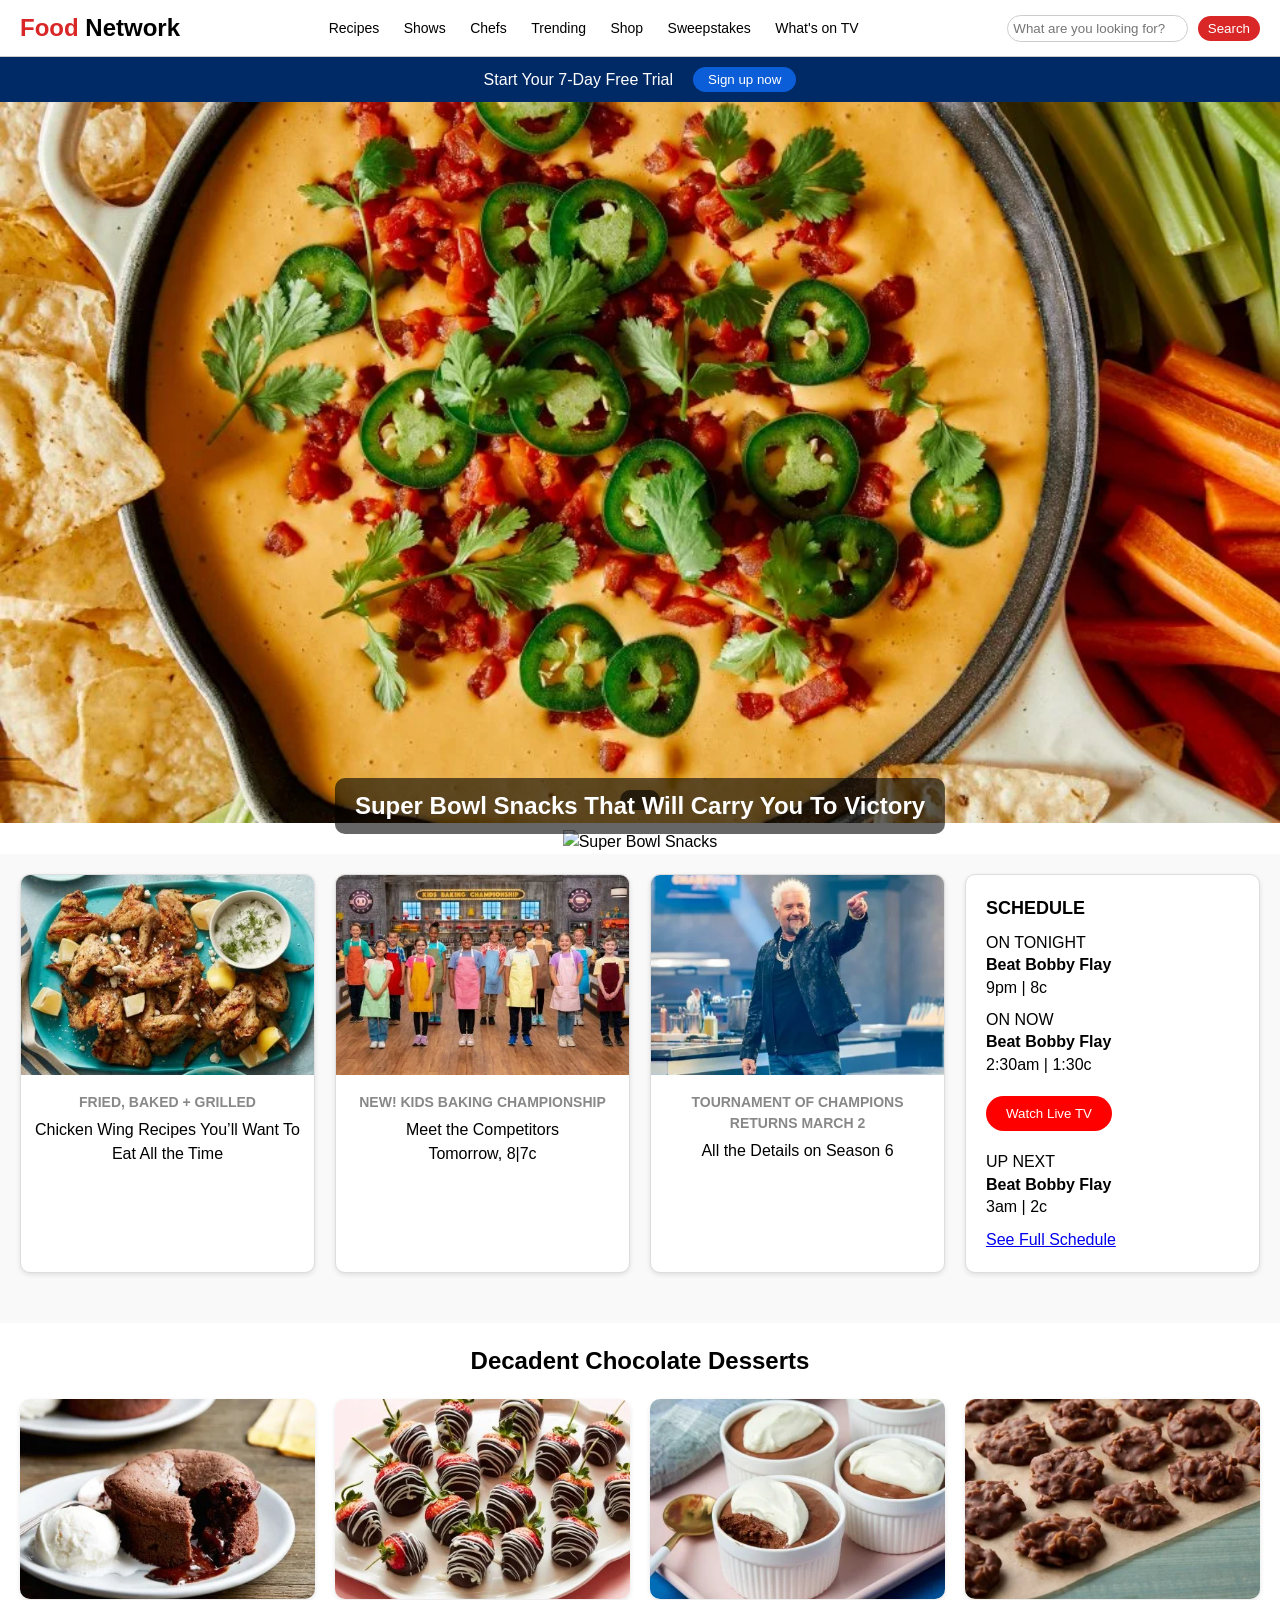
==== index.html @ 9c994881 "index" ====
<!DOCTYPE html>
<html lang="en">
<head>
    <meta charset="UTF-8">
    <meta name="viewport" content="width=device-width, initial-scale=1.0">
    <title>Super Bowl Snacks</title>
    <link rel="stylesheet" href="index.css">
</head>
<body>
    <header class="navbar">
        <div class="logo">Food <span>Network</span></div>
        <nav class="nav-links">
            <a href="#">Recipes</a>
            <a href="#">Shows</a>
            <a href="#">Chefs</a>
            <a href="#">Trending</a>
            <a href="#">Shop</a>
            <a href="#">Sweepstakes</a>
            <a href="#">What's on TV</a>
        </nav>
        <div class="search">
            <input type="text" id="searchInput" placeholder="What are you looking for?">
            <button id="searchButton">Search</button>
        </div>
    </header>

    <section class="banner">
        <div class="banner-content">
            <p>Start Your 7-Day Free Trial</p>
            <button id="bannerButton" class="banner-button">Sign up now</button>
        </div>
    </section>

    <main class="main-content">
        <img src="./images/img1.webp" alt="Super Bowl Snacks" class="featured-image">
        <div class="title-container">
            
        </div>
    </main>


    <main class="main-content">
        <img src="" alt="Super Bowl Snacks" class="featured-image">
        <div class="title-container">
            <h1>Super Bowl Snacks That Will Carry You To Victory</h1>
        </div>
    </main>
    
    <section class="content-section">
        <div class="content-grid">
            <!-- First Card -->
            <div class="card">
                <img src="./images/img2.webp" alt="Chicken Wings" class="card-image">
                <div class="card-text">
                    <h3>FRIED, BAKED + GRILLED</h3>
                    <p>Chicken Wing Recipes You’ll Want To Eat All the Time</p>
                </div>
            </div>
            <!-- Second Card -->
            <div class="card">
                <img src="./images/img3.webp" alt="Kids Baking Championship" class="card-image">
                <div class="card-text">
                    <h3>NEW! KIDS BAKING CHAMPIONSHIP</h3>
                    <p>Meet the Competitors<br>Tomorrow, 8|7c</p>
                </div>
            </div>
            <!-- Third Card -->
            <div class="card">
                <img src="./images/img4.webp" alt="Tournament of Champions" class="card-image">
                <div class="card-text">
                    <h3>TOURNAMENT OF CHAMPIONS RETURNS MARCH 2</h3>
                    <p>All the Details on Season 6</p>
                </div>
            </div>
            <!-- Schedule Section -->
            <div class="schedule-card">
                <h3>SCHEDULE</h3>
                <p>ON TONIGHT<br><strong>Beat Bobby Flay</strong><br>9pm | 8c</p>
                <p>ON NOW<br><strong>Beat Bobby Flay</strong><br>2:30am | 1:30c</p>
                <button class="live-button">Watch Live TV</button>
                <p>UP NEXT<br><strong>Beat Bobby Flay</strong><br>3am | 2c</p>
                <a href="#">See Full Schedule</a>
            </div>
        </div>
    </section>
    
    <section class="desserts-section">
        <h2>Decadent Chocolate Desserts</h2>
        <div class="dessert-gallery">
            <img src="./images/img5.webp" alt="Lava Cake">
            <img src="./images/img6.webp" alt="Chocolate Strawberries">
            <img src="./images/img7.webp" alt="Chocolate Mousse">
            <img src="./images/img8.webp" alt="chocolate-cook"
    


    <script src="index.js"></script>
</body>
</html>
---- index.css ----
/* General reset */
* {
    margin: 0;
    padding: 0;
    box-sizing: border-box;
}

body {
    font-family: Arial, sans-serif;
    line-height: 1.5;
}

.navbar {
    display: flex;
    justify-content: space-between;
    align-items: center;
    padding: 10px 20px;
    background-color: white;
    border-bottom: 1px solid #ccc;
}

.navbar .logo {
    font-size: 24px;
    font-weight: bold;
    color: #d92727;
}

.navbar .logo span {
    color: black;
}

.nav-links a {
    margin: 0 10px;
    text-decoration: none;
    color: black;
    font-size: 14px;
}

.search input {
    padding: 5px;
    border: 1px solid #ccc;
    border-radius: 20px;
    outline: none;
}

.search button {
    padding: 5px 10px;
    margin-left: 5px;
    background-color: #d92727;
    color: white;
    border: none;
    border-radius: 20px;
    cursor: pointer;
}

.banner {
    background-color: #002a66;
    color: white;
    text-align: center;
    padding: 10px 0;
}

.banner-content {
    display: flex;
    justify-content: center;
    align-items: center;
    gap: 20px;
}

.banner-button {
    background-color: #0b5ed7;
    color: white;
    border: none;
    padding: 5px 15px;
    border-radius: 20px;
    cursor: pointer;
}

.main-content {
    position: relative;
    text-align: center;
}

.featured-image {
    width: 100%;
    height: auto;
}

.title-container {
    position: absolute;
    bottom: 20px;
    left: 50%;
    transform: translateX(-50%);
    background-color: rgba(0, 0, 0, 0.6);
    color: white;
    padding: 10px 20px;
    border-radius: 10px;
}

.title-container h1 {
    font-size: 24px;
}



/* second part */
/* Content Section */
.content-section {
    padding: 20px;
    background-color: #f9f9f9;
}

.content-grid {
    display: grid;
    grid-template-columns: repeat(4, 1fr);
    gap: 20px;
    margin-bottom: 30px;
}

.card {
    background-color: white;
    border: 1px solid #ddd;
    border-radius: 10px;
    overflow: hidden;
    text-align: center;
    box-shadow: 0 2px 5px rgba(0, 0, 0, 0.1);
}

.card-image {
    width: 100%;
    height: 200px;
    object-fit: cover;
}

.card-text {
    padding: 10px;
}

.card-text h3 {
    font-size: 14px;
    color: #888;
    margin-bottom: 5px;
}

.card-text p {
    font-size: 16px;
    color: black;
}

.schedule-card {
    background-color: white;
    border: 1px solid #ddd;
    border-radius: 10px;
    padding: 20px;
    text-align: left;
    box-shadow: 0 2px 5px rgba(0, 0, 0, 0.1);
}

.schedule-card h3 {
    font-size: 18px;
    margin-bottom: 10px;
}

.schedule-card p {
    margin: 10px 0;
    line-height: 1.4;
}

.live-button {
    background-color: red;
    color: white;
    border: none;
    padding: 10px 20px;
    border-radius: 20px;
    cursor: pointer;
    margin: 10px 0;
}

/* Dessert Section */
.desserts-section {
    padding: 20px;
    text-align: center;
}

.desserts-section h2 {
    font-size: 24px;
    margin-bottom: 20px;
}

.dessert-gallery {
    display: grid;
    grid-template-columns: repeat(4, 1fr);
    gap: 20px;
}

.dessert-gallery img {
    width: 100%;
    height: 200px;
    object-fit: cover;
    border-radius: 10px;
    box-shadow: 0 2px 5px rgba(0, 0, 0, 0.1);
}
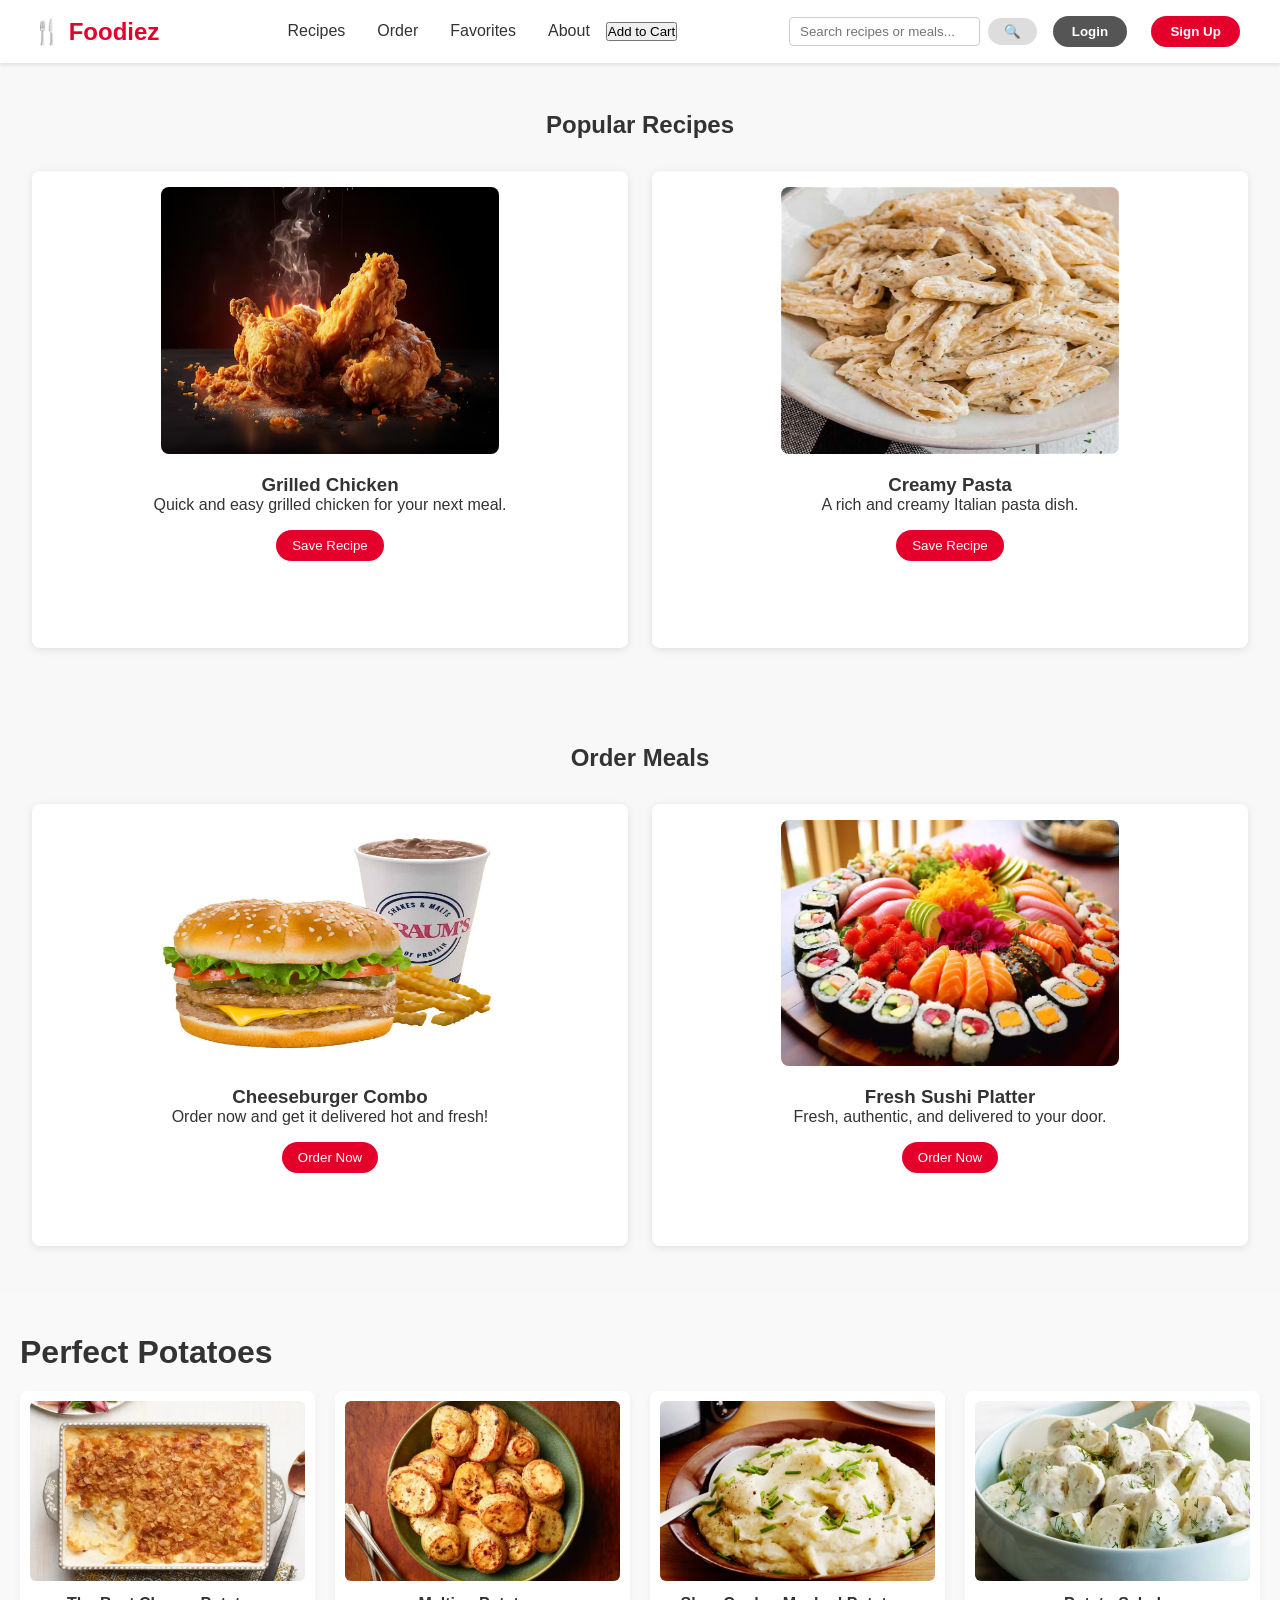
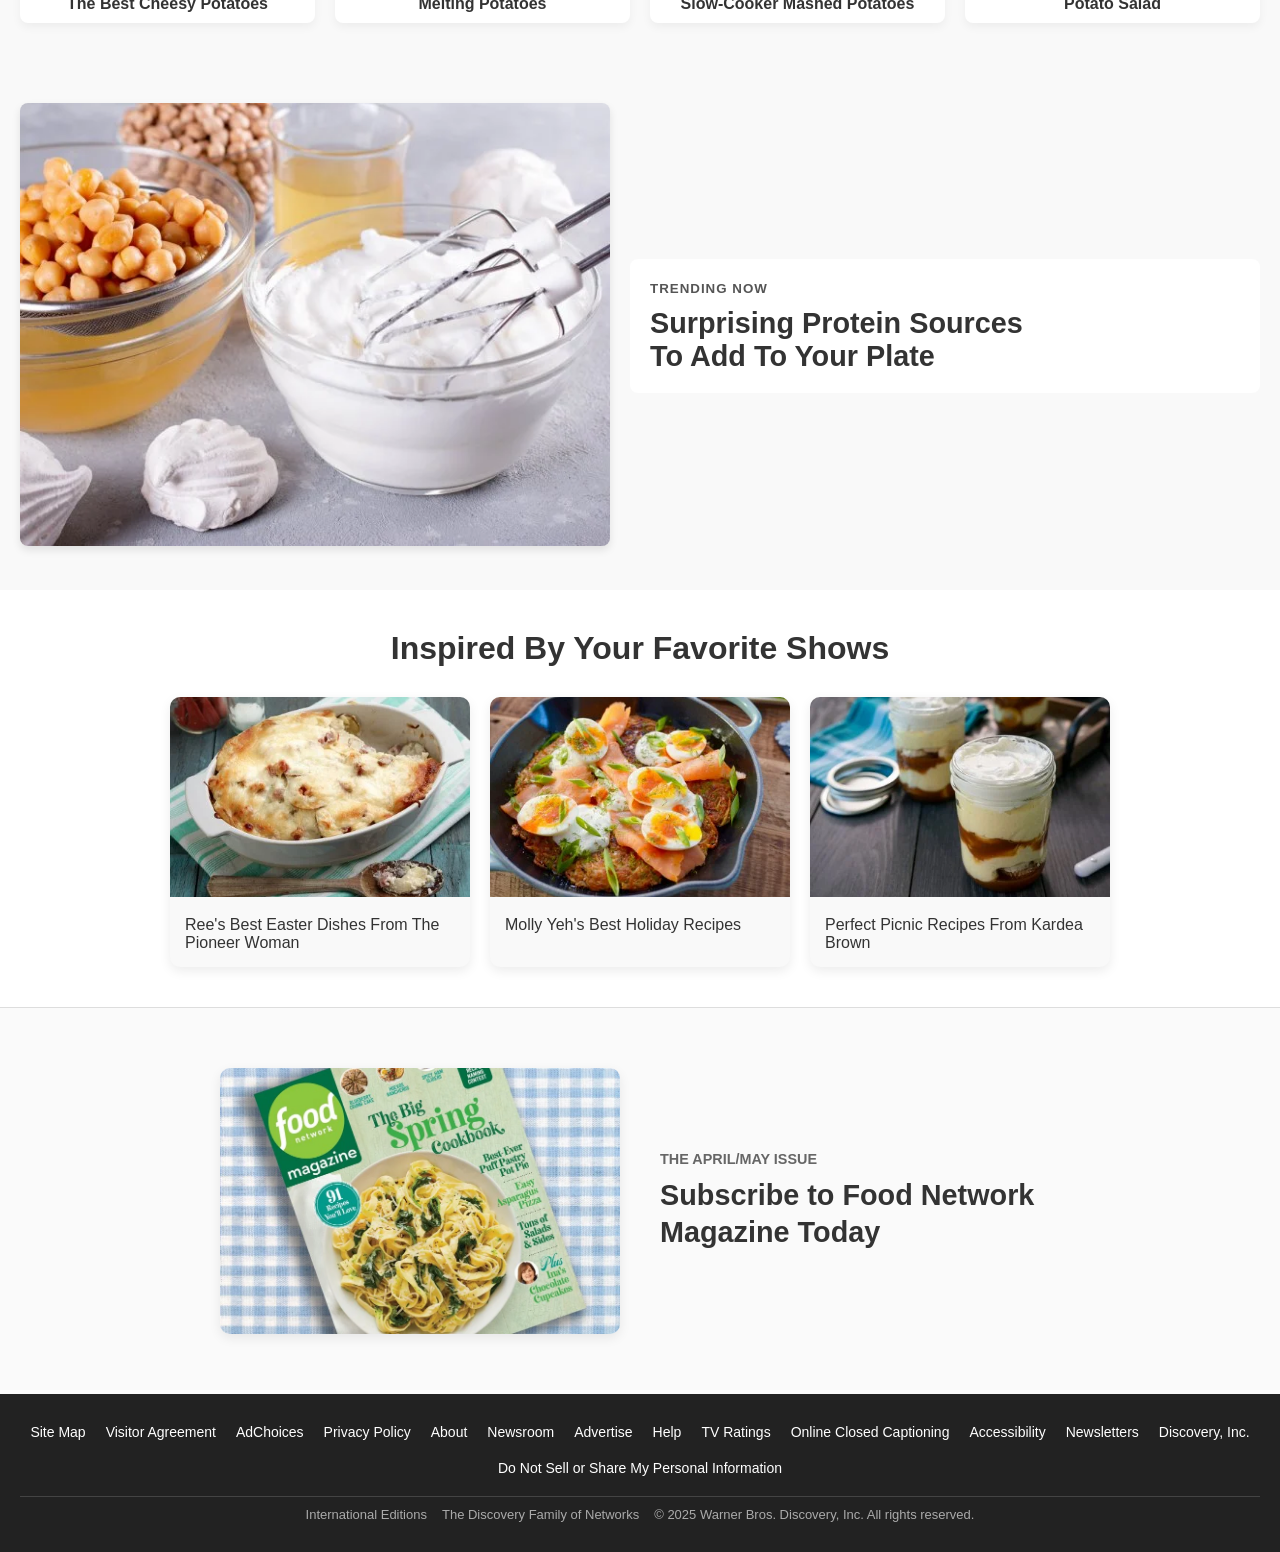
==== commit c2fe6e3c: "updated" ====
--- a/index.html
+++ b/index.html
@@ -1,99 +1,202 @@
 <!DOCTYPE html>
 <html lang="en">
+
 <head>
-    <meta charset="UTF-8">
-    <meta name="viewport" content="width=device-width, initial-scale=1.0">
-    <title>Super Bowl Snacks</title>
-    <link rel="stylesheet" href="index.css">
+  <meta charset="UTF-8" />
+  <meta name="viewport" content="width=device-width, initial-scale=1.0" />
+  <title>Foodiez - Discover & Order Food</title>
+  <link rel="stylesheet" href="index.css" />
 </head>
+
 <body>
-    <header class="navbar">
-        <div class="logo">Food <span>Network</span></div>
-        <nav class="nav-links">
-            <a href="#">Recipes</a>
-            <a href="#">Shows</a>
-            <a href="#">Chefs</a>
-            <a href="#">Trending</a>
-            <a href="#">Shop</a>
-            <a href="#">Sweepstakes</a>
-            <a href="#">What's on TV</a>
-        </nav>
-        <div class="search">
-            <input type="text" id="searchInput" placeholder="What are you looking for?">
-            <button id="searchButton">Search</button>
-        </div>
-    </header>
-
-    <section class="banner">
-        <div class="banner-content">
-            <p>Start Your 7-Day Free Trial</p>
-            <button id="bannerButton" class="banner-button">Sign up now</button>
-        </div>
-    </section>
-
-    <main class="main-content">
-        <img src="./images/img1.webp" alt="Super Bowl Snacks" class="featured-image">
-        <div class="title-container">
-            
-        </div>
-    </main>
-
-
-    <main class="main-content">
-        <img src="" alt="Super Bowl Snacks" class="featured-image">
-        <div class="title-container">
-            <h1>Super Bowl Snacks That Will Carry You To Victory</h1>
-        </div>
-    </main>
-    
-    <section class="content-section">
-        <div class="content-grid">
-            <!-- First Card -->
-            <div class="card">
-                <img src="./images/img2.webp" alt="Chicken Wings" class="card-image">
-                <div class="card-text">
-                    <h3>FRIED, BAKED + GRILLED</h3>
-                    <p>Chicken Wing Recipes You’ll Want To Eat All the Time</p>
-                </div>
-            </div>
-            <!-- Second Card -->
-            <div class="card">
-                <img src="./images/img3.webp" alt="Kids Baking Championship" class="card-image">
-                <div class="card-text">
-                    <h3>NEW! KIDS BAKING CHAMPIONSHIP</h3>
-                    <p>Meet the Competitors<br>Tomorrow, 8|7c</p>
-                </div>
-            </div>
-            <!-- Third Card -->
-            <div class="card">
-                <img src="./images/img4.webp" alt="Tournament of Champions" class="card-image">
-                <div class="card-text">
-                    <h3>TOURNAMENT OF CHAMPIONS RETURNS MARCH 2</h3>
-                    <p>All the Details on Season 6</p>
-                </div>
-            </div>
-            <!-- Schedule Section -->
-            <div class="schedule-card">
-                <h3>SCHEDULE</h3>
-                <p>ON TONIGHT<br><strong>Beat Bobby Flay</strong><br>9pm | 8c</p>
-                <p>ON NOW<br><strong>Beat Bobby Flay</strong><br>2:30am | 1:30c</p>
-                <button class="live-button">Watch Live TV</button>
-                <p>UP NEXT<br><strong>Beat Bobby Flay</strong><br>3am | 2c</p>
-                <a href="#">See Full Schedule</a>
-            </div>
-        </div>
-    </section>
-    
-    <section class="desserts-section">
-        <h2>Decadent Chocolate Desserts</h2>
-        <div class="dessert-gallery">
-            <img src="./images/img5.webp" alt="Lava Cake">
-            <img src="./images/img6.webp" alt="Chocolate Strawberries">
-            <img src="./images/img7.webp" alt="Chocolate Mousse">
-            <img src="./images/img8.webp" alt="chocolate-cook"
-    
-
-
-    <script src="index.js"></script>
+  <!-- Navbar -->
+  <header class="navbar">
+    <div class="logo">🍴 Foodiez</div>
+    <nav class="nav-links">
+      <a href="#recipes">Recipes</a>
+      <a href="#order">Order</a>
+      <a href="#favorites">Favorites</a>
+      <a href="#about">About</a>
+      <button onclick="addToCart('Ree\'s Best Easter Dishes')">Add to Cart</button>
+    </nav>
+    <div class="nav-right">
+      <input type="text" placeholder="Search recipes or meals..." />
+      <button class="search-btn">🔍</button>
+      <button class="login-btn" onclick="openModal('login')">Login</button>
+      <button class="signup-btn" onclick="openModal('signup')">Sign Up</button>
+    </div>
+  </header>
+
+  
+
+ 
+  
+  
+  <!-- Login Modal -->
+  <div id="loginModal" class="modal">
+    <div class="modal-content">
+      <span class="close" onclick="closeModal('login')">&times;</span>
+      <h2>Login</h2>
+      <input type="text" id="loginEmail" placeholder="Email" />
+      <input type="password" id="loginPassword" placeholder="Password" />
+      <button onclick="login()">Login</button>
+    </div>
+  </div>
+  
+  <!-- Signup Modal -->
+  <div id="signupModal" class="modal">
+    <div class="modal-content">
+      <span class="close" onclick="closeModal('signup')">&times;</span>
+      <h2>Sign Up</h2>
+      <input type="text" id="signupName" placeholder="Full Name" />
+      <input type="email" id="signupEmail" placeholder="Email" />
+      <input type="password" id="signupPassword" placeholder="Password" />
+      <button onclick="signup()">Sign Up</button>
+    </div>
+  </div>
+  
+
+  <!-- Hero Section -->
+  <!-- <section class="hero">
+    <img src="https://source.unsplash.com/1600x600/?food" alt="Delicious food" />
+    <div class="hero-text">
+      <h1>Discover Recipes. Order Meals. All in One Place.</h1>
+      <p>Deliciously simple. Welcome to Foodiez.</p>
+    </div>
+  </section> -->
+
+  <!-- Recipes Section --> 
+  <section id="recipes" class="section">
+    <h2>Popular Recipes</h2>
+    <div class="card-grid">
+      <div class="card">
+        <img src="./images/generative-ai-illustration-fried-chicken-plain-background_479694-15232.avif" alt="Chicken" />
+        <h3>Grilled Chicken</h3>
+        <p>Quick and easy grilled chicken for your next meal.</p>
+        <button onclick="saveRecipe('Grilled Chicken')">Save Recipe</button>
+      </div>
+      <div class="card">
+        <img src="./images/img29.jfif" alt="Pasta" />
+        <h3>Creamy Pasta</h3>
+        <p>A rich and creamy Italian pasta dish.</p>
+        <button onclick="saveRecipe('Creamy Pasta')">Save Recipe</button>
+      </div>
+    </div>
+  </section>
+
+  <!-- Order Section -->
+  <section id="order" class="section">
+    <h2>Order Meals</h2>
+    <div class="card-grid">
+      <div class="card">
+        <img src="./images/burger" alt="Burger" />
+        <h3>Cheeseburger Combo</h3>
+        <p>Order now and get it delivered hot and fresh!</p>
+        <button onclick="orderMeal('Cheeseburger Combo')">Order Now</button>
+      </div>
+      <div class="card">
+        <img src="./images/sushi" alt="Sushi" />
+        <h3>Fresh Sushi Platter</h3>
+        <p>Fresh, authentic, and delivered to your door.</p>
+        <button onclick="orderMeal('Fresh Sushi Platter')">Order Now</button>
+      </div>
+    </div>
+  </section>
+
+  <section class="recipe-section">
+    <h2>Perfect Potatoes</h2>
+    <div class="recipe-grid">
+      <div class="recipe-card">
+        <img src="./images/img5(1).webp" alt="The Best Cheesy Potatoes">
+        <p>The Best Cheesy Potatoes</p>
+      </div>
+      <div class="recipe-card">
+        <img src="./images/img6(1).webp" alt="Melting Potatoes">
+        <p>Melting Potatoes</p>
+      </div>
+      <div class="recipe-card">
+        <img src="./images/img7(1).webp" alt="Slow-Cooker Mashed Potatoes">
+        <p>Slow-Cooker Mashed Potatoes</p>
+      </div>
+      <div class="recipe-card">
+        <img src="./images/img8(1).webp" alt="Potato Salad">
+        <p>Potato Salad</p>
+      </div>
+    </div>
+  </section>
+
+
+  <section class="trending-section">
+    <div class="trending-container">
+      <div class="trending-img">
+        <img src="./images/img13.webp" alt="Trending Soup Dish">
+      </div>
+      <div class="trending-content">
+        <small>TRENDING NOW</small>
+        <h2>Surprising Protein Sources<br>To Add To Your Plate</h2>
+      </div>
+    </div>
+  </section>
+
+
+  <section class="tv-inspired-section">
+    <h2>Inspired By Your Favorite Shows</h2>
+    <div class="tv-cards">
+      <div class="tv-card">
+        <img src="./images/img30.webp" alt="Ree's Best Easter Dishes">
+        <p>Ree's Best Easter Dishes From The Pioneer Woman</p>
+      </div>
+      <div class="tv-card">
+        <img src="./images/img31.webp" alt="Molly Yeh's Best Holiday Recipes">
+        <p>Molly Yeh's Best Holiday Recipes</p>
+      </div>
+      <div class="tv-card">
+        <img src="./images/img32.webp" alt="Perfect Picnic Recipes From Kardea">
+        <p>Perfect Picnic Recipes From Kardea Brown</p>
+      </div>
+    </div>
+  </section>
+
+
+
+  <section class="magazine-subscription">
+    <div class="magazine-container">
+      <img src="./images/img33.webp" alt="Food Network Magazine Cover">
+      <div class="magazine-text">
+        <h5>The April/May Issue</h5>
+        <h2>Subscribe to Food Network Magazine Today</h2>
+      </div>
+    </div>
+  </section>
+
+  <footer class="site-footer">
+    <div class="footer-links">
+      <a href="https://www.foodnetwork.com/site/site-map">Site Map</a>
+      <a href="https://www.wbd.com/discovery-visitor-agreement/">Visitor Agreement</a>
+      <a href="https://www.wbdprivacy.com/policycenter/b2c/">AdChoices</a>
+      <a href="https://www.wbdprivacy.com/policycenter/b2c/">Privacy Policy</a>
+      <a href="https://www.foodnetwork.com/site/about-foodnetwork-com">About</a>
+      <a href="https://www.wbd.com/">Newsroom</a>
+      <a href="https://www.wbd.com/">Advertise</a>
+      <a href="https://help.foodnetwork.com/hc/en-us">Help</a>
+      <a href="http://www.tvguidelines.org/ratings.html">TV Ratings</a>
+      <a href="#">Online Closed Captioning</a>
+      <a href="#">Accessibility</a>
+      <a href="#">Newsletters</a>
+      <a href="#">Discovery, Inc.</a>
+      <a href="#">Do Not Sell or Share My Personal Information</a>
+    </div>
+    <div class="footer-bottom">
+      <span>International Editions</span>
+      <span>The Discovery Family of Networks</span>
+      <span>&copy; 2025 Warner Bros. Discovery, Inc. All rights reserved.</span>
+    </div>
+  </footer>
+  
+  
+
+
+  <script src="index.js"></script>
 </body>
+
 </html>
--- a/index.css
+++ b/index.css
@@ -1,202 +1,488 @@
-/* General reset */
 * {
+    box-sizing: border-box;
     margin: 0;
     padding: 0;
-    box-sizing: border-box;
-}
-
-body {
-    font-family: Arial, sans-serif;
-    line-height: 1.5;
-}
-
-.navbar {
+    font-family: 'Segoe UI', Tahoma, Geneva, Verdana, sans-serif;
+  }
+  
+  body {
+    background-color: #f8f8f8;
+    color: #333;
+  }
+  
+  .navbar {
     display: flex;
     justify-content: space-between;
     align-items: center;
-    padding: 10px 20px;
-    background-color: white;
-    border-bottom: 1px solid #ccc;
-}
-
-.navbar .logo {
-    font-size: 24px;
+    padding: 1rem 2rem;
+    background-color: #fff;
+    box-shadow: 0 2px 4px rgba(0, 0, 0, 0.1);
+  }
+  
+  .logo {
+    font-size: 1.5rem;
     font-weight: bold;
-    color: #d92727;
-}
-
-.navbar .logo span {
-    color: black;
-}
-
-.nav-links a {
-    margin: 0 10px;
+    color: #e4002b;
+  }
+  
+  .nav-links a {
+    margin: 0 1rem;
     text-decoration: none;
-    color: black;
-    font-size: 14px;
-}
-
-.search input {
-    padding: 5px;
+    color: #333;
+    font-weight: 500;
+  }
+  
+  .nav-links {
+    flex: 1;
+    display: flex;
+    justify-content: center;
+  }
+  
+  .nav-right {
+    display: flex;
+    gap: 0.5rem;
+    align-items: center;
+  }
+  
+  .nav-right input {
+    padding: 0.4rem 0.6rem;
+    border-radius: 4px;
     border: 1px solid #ccc;
-    border-radius: 20px;
-    outline: none;
-}
-
-.search button {
-    padding: 5px 10px;
-    margin-left: 5px;
-    background-color: #d92727;
-    color: white;
+  }
+  
+  .search-btn,
+  .signup-btn {
+    padding: 0.4rem 1rem;
     border: none;
     border-radius: 20px;
     cursor: pointer;
-}
-
-.banner {
-    background-color: #002a66;
-    color: white;
-    text-align: center;
-    padding: 10px 0;
-}
-
-.banner-content {
-    display: flex;
-    justify-content: center;
-    align-items: center;
-    gap: 20px;
-}
-
-.banner-button {
-    background-color: #0b5ed7;
-    color: white;
+    font-weight: bold;
+  }
+  
+  .search-btn {
+    background-color: #ddd;
+  }
+  
+  .signup-btn {
+    background-color: #e4002b;
+    color: #fff;
+  }
+  
+  .signup-btn:hover {
+    background-color: #c20025;
+  }
+  
+  .hero {
+    position: relative;
+  }
+  
+  .hero img {
+    width: 100%;
+    height: auto;
+    object-fit: cover;
+  }
+  
+  .hero-text {
+    position: absolute;
+    top: 50%;
+    left: 5%;
+    transform: translateY(-50%);
+    background-color: rgba(255, 255, 255, 0.8);
+    padding: 1rem 2rem;
+    border-radius: 8px;
+  }
+  
+  .section {
+    padding: 3rem 2rem;
+  }
+  
+  .section h2 {
+    text-align: center;
+    margin-bottom: 2rem;
+  }
+  
+  .card-grid {
+    display: grid;
+    grid-template-columns: repeat(auto-fit, minmax(280px, 1fr));
+    gap: 1.5rem;
+  }
+  
+  .card {
+    background-color: white;
+    padding: 1rem;
+    border-radius: 8px;
+    box-shadow: 0 2px 8px rgba(0, 0, 0, 0.1);
+    text-align: center;
+  }
+  
+  .card img {
+    width: 60%;
+    height:60%;
+    border-radius: 8px;
+    margin-bottom: 1rem;
+  }
+  
+  .card button {
+    margin-top: 1rem;
+    padding: 0.5rem 1rem;
+    background-color: #e4002b;
+    color: #fff;
     border: none;
-    padding: 5px 15px;
     border-radius: 20px;
     cursor: pointer;
-}
-
-.main-content {
-    position: relative;
-    text-align: center;
-}
-
-.featured-image {
-    width: 100%;
-    height: auto;
-}
-
-.title-container {
+  }
+  
+  .card button:hover {
+    background-color: #c20025;
+  }
+  
+  .footer {
+    text-align: center;
+    padding: 1.5rem;
+    background-color: #222;
+    color: #fff;
+    margin-top: 3rem;
+  }
+  
+  @media (max-width: 768px) {
+    .nav-links {
+      display: none;
+    }
+  
+    .hero-text {
+      width: 90%;
+      left: 50%;
+      transform: translate(-50%, -50%);
+      text-align: center;
+    }
+  }
+
+  .auth-buttons {
+    text-align: center;
+    margin: 1rem 0;
+  }
+  
+  .login-btn,
+  .signup-btn {
+    margin: 0 0.5rem;
+    padding: 0.5rem 1.2rem;
+    border: none;
+    border-radius: 20px;
+    font-weight: bold;
+    cursor: pointer;
+  }
+  
+  .login-btn {
+    background-color: #555;
+    color: white;
+  }
+  
+  .modal {
+    display: none;
+    position: fixed;
+    z-index: 999;
+    left: 0;
+    top: 0;
+    width: 100%;
+    height: 100%;
+    overflow: auto;
+    background-color: rgba(0, 0, 0, 0.6);
+  }
+  
+  .modal-content {
+    background-color: #fff;
+    margin: 10% auto;
+    padding: 2rem;
+    border-radius: 8px;
+    width: 90%;
+    max-width: 400px;
+    text-align: center;
+  }
+  
+  .modal-content input {
+    display: block;
+    width: 100%;
+    margin: 0.5rem 0;
+    padding: 0.5rem;
+    border-radius: 4px;
+    border: 1px solid #ccc;
+  }
+  
+  .modal-content button {
+    margin-top: 1rem;
+    background-color: #e4002b;
+    color: #fff;
+    border: none;
+    border-radius: 20px;
+    padding: 0.5rem 1rem;
+    cursor: pointer;
+  }
+  
+  .modal-content button:hover {
+    background-color: #c20025;
+  }
+  
+  .close {
     position: absolute;
-    bottom: 20px;
-    left: 50%;
-    transform: translateX(-50%);
-    background-color: rgba(0, 0, 0, 0.6);
-    color: white;
-    padding: 10px 20px;
-    border-radius: 10px;
-}
-
-.title-container h1 {
+    right: 20px;
+    top: 10px;
     font-size: 24px;
-}
-
-
-
-/* second part */
-/* Content Section */
-.content-section {
+    cursor: pointer;
+  }
+
+  .recipe-section {
+    padding: 40px 20px;
+    background-color: #f9f9f9;
+  }
+  
+  .recipe-section h2 {
+    font-size: 2rem;
+    margin-bottom: 20px;
+    font-weight: 700;
+  }
+  
+  .recipe-grid {
+    display: grid;
+    grid-template-columns: repeat(auto-fit, minmax(220px, 1fr));
+    gap: 20px;
+  }
+  
+  .recipe-card {
+    background: white;
+    padding: 10px;
+    border-radius: 8px;
+    text-align: center;
+    box-shadow: 0 4px 10px rgba(0, 0, 0, 0.05);
+    transition: transform 0.2s ease;
+  }
+  
+  .recipe-card img {
+    width: 100%;
+    height: 180px;
+    object-fit: cover;
+    border-radius: 6px;
+  }
+  
+  .recipe-card p {
+    margin-top: 10px;
+    font-weight: 600;
+    font-size: 1rem;
+  }
+  
+  .recipe-card:hover {
+    transform: translateY(-5px);
+  }
+  
+  .trending-section {
+    background-color: #f9f9f9;
+    padding: 40px 20px;
+  }
+  
+  .trending-container {
+    display: flex;
+    flex-wrap: wrap;
+    gap: 20px;
+    align-items: center;
+    justify-content: center;
+  }
+  
+  .trending-img {
+    flex: 1;
+    min-width: 300px;
+  }
+  
+  .trending-img img {
+    width: 100%;
+    border-radius: 8px;
+    object-fit: cover;
+    box-shadow: 0 4px 8px rgba(0, 0, 0, 0.1);
+  }
+  
+  .trending-content {
+    flex: 1;
+    min-width: 280px;
     padding: 20px;
+    background-color: #fff;
+    border-radius: 8px;
+  }
+  
+  .trending-content small {
+    font-weight: 700;
+    color: #555;
+    letter-spacing: 1px;
+  }
+  
+  .trending-content h2 {
+    font-size: 1.8rem;
+    font-weight: bold;
+    margin-top: 10px;
+  }
+
+
+  .tv-inspired-section {
+    padding: 40px 20px;
+    background-color: #fff;
+    text-align: center;
+  }
+  
+  .tv-inspired-section h2 {
+    font-size: 2rem;
+    margin-bottom: 30px;
+    font-weight: 700;
+  }
+  
+  .tv-cards {
+    display: flex;
+    flex-wrap: wrap;
+    gap: 20px;
+    justify-content: center;
+  }
+  
+  .tv-card {
     background-color: #f9f9f9;
-}
-
-.content-grid {
-    display: grid;
-    grid-template-columns: repeat(4, 1fr);
-    gap: 20px;
-    margin-bottom: 30px;
-}
-
-.card {
-    background-color: white;
-    border: 1px solid #ddd;
+    width: 300px;
     border-radius: 10px;
     overflow: hidden;
-    text-align: center;
-    box-shadow: 0 2px 5px rgba(0, 0, 0, 0.1);
-}
-
-.card-image {
+    box-shadow: 0 4px 12px rgba(0, 0, 0, 0.08);
+    text-align: left;
+  }
+  
+  .tv-card img {
     width: 100%;
     height: 200px;
     object-fit: cover;
-}
-
-.card-text {
-    padding: 10px;
-}
-
-.card-text h3 {
+  }
+  
+  .tv-card p {
+    padding: 15px;
+    font-weight: 500;
+    font-size: 1rem;
+  }
+
+  .magazine-subscription {
+    padding: 60px 20px;
+    background-color: #fafafa;
+    border-top: 1px solid #ddd;
+  }
+  
+  .magazine-container {
+    display: flex;
+    align-items: center;
+    justify-content: center;
+    flex-wrap: wrap;
+    max-width: 1000px;
+    margin: 0 auto;
+    gap: 40px;
+  }
+  
+  .magazine-container img {
+    max-width: 400px;
+    height: auto;
+    border-radius: 10px;
+    box-shadow: 0 4px 12px rgba(0, 0, 0, 0.08);
+  }
+  
+  .magazine-text {
+    max-width: 400px;
+    text-align: left;
+  }
+  
+  .magazine-text h5 {
+    font-size: 0.9rem;
+    color: #666;
+    margin-bottom: 10px;
+    text-transform: uppercase;
+  }
+  
+  .magazine-text h2 {
+    font-size: 1.8rem;
+    line-height: 1.3;
+    font-weight: 700;
+  }
+  
+
+  .magazine-subscription {
+    padding: 60px 20px;
+    background-color: #fafafa;
+    border-top: 1px solid #ddd;
+  }
+  
+  .magazine-container {
+    display: flex;
+    align-items: center;
+    justify-content: center;
+    flex-wrap: wrap;
+    max-width: 1000px;
+    margin: 0 auto;
+    gap: 40px;
+  }
+  
+  .magazine-container img {
+    max-width: 400px;
+    height: auto;
+    border-radius: 10px;
+    box-shadow: 0 4px 12px rgba(0, 0, 0, 0.08);
+  }
+  
+  .magazine-text {
+    max-width: 400px;
+    text-align: left;
+  }
+  
+  .magazine-text h5 {
+    font-size: 0.9rem;
+    color: #666;
+    margin-bottom: 10px;
+    text-transform: uppercase;
+  }
+  
+  .magazine-text h2 {
+    font-size: 1.8rem;
+    line-height: 1.3;
+    font-weight: 700;
+  }
+
+
+  .site-footer {
+    background-color: #222;
+    color: #fff;
+    padding: 30px 20px;
     font-size: 14px;
-    color: #888;
-    margin-bottom: 5px;
-}
-
-.card-text p {
-    font-size: 16px;
-    color: black;
-}
-
-.schedule-card {
-    background-color: white;
-    border: 1px solid #ddd;
-    border-radius: 10px;
-    padding: 20px;
-    text-align: left;
-    box-shadow: 0 2px 5px rgba(0, 0, 0, 0.1);
-}
-
-.schedule-card h3 {
-    font-size: 18px;
-    margin-bottom: 10px;
-}
-
-.schedule-card p {
-    margin: 10px 0;
-    line-height: 1.4;
-}
-
-.live-button {
-    background-color: red;
-    color: white;
-    border: none;
-    padding: 10px 20px;
-    border-radius: 20px;
-    cursor: pointer;
-    margin: 10px 0;
-}
-
-/* Dessert Section */
-.desserts-section {
-    padding: 20px;
-    text-align: center;
-}
-
-.desserts-section h2 {
-    font-size: 24px;
+  }
+  
+  .footer-links {
+    display: flex;
+    flex-wrap: wrap;
+    justify-content: center;
+    gap: 20px;
+    text-align: center;
     margin-bottom: 20px;
-}
-
-.dessert-gallery {
-    display: grid;
-    grid-template-columns: repeat(4, 1fr);
-    gap: 20px;
-}
-
-.dessert-gallery img {
-    width: 100%;
-    height: 200px;
-    object-fit: cover;
-    border-radius: 10px;
-    box-shadow: 0 2px 5px rgba(0, 0, 0, 0.1);
-}
+  }
+  
+  .footer-links a {
+    color: #fff;
+    text-decoration: none;
+    transition: color 0.3s ease;
+  }
+  
+  .footer-links a:hover {
+    color: #ddd;
+  }
+  
+  .footer-bottom {
+    display: flex;
+    flex-wrap: wrap;
+    justify-content: center;
+    gap: 15px;
+    text-align: center;
+    font-size: 13px;
+    color: #aaa;
+    border-top: 1px solid #444;
+    padding-top: 10px;
+  }
+  
+  
+  
+  
+  
+  
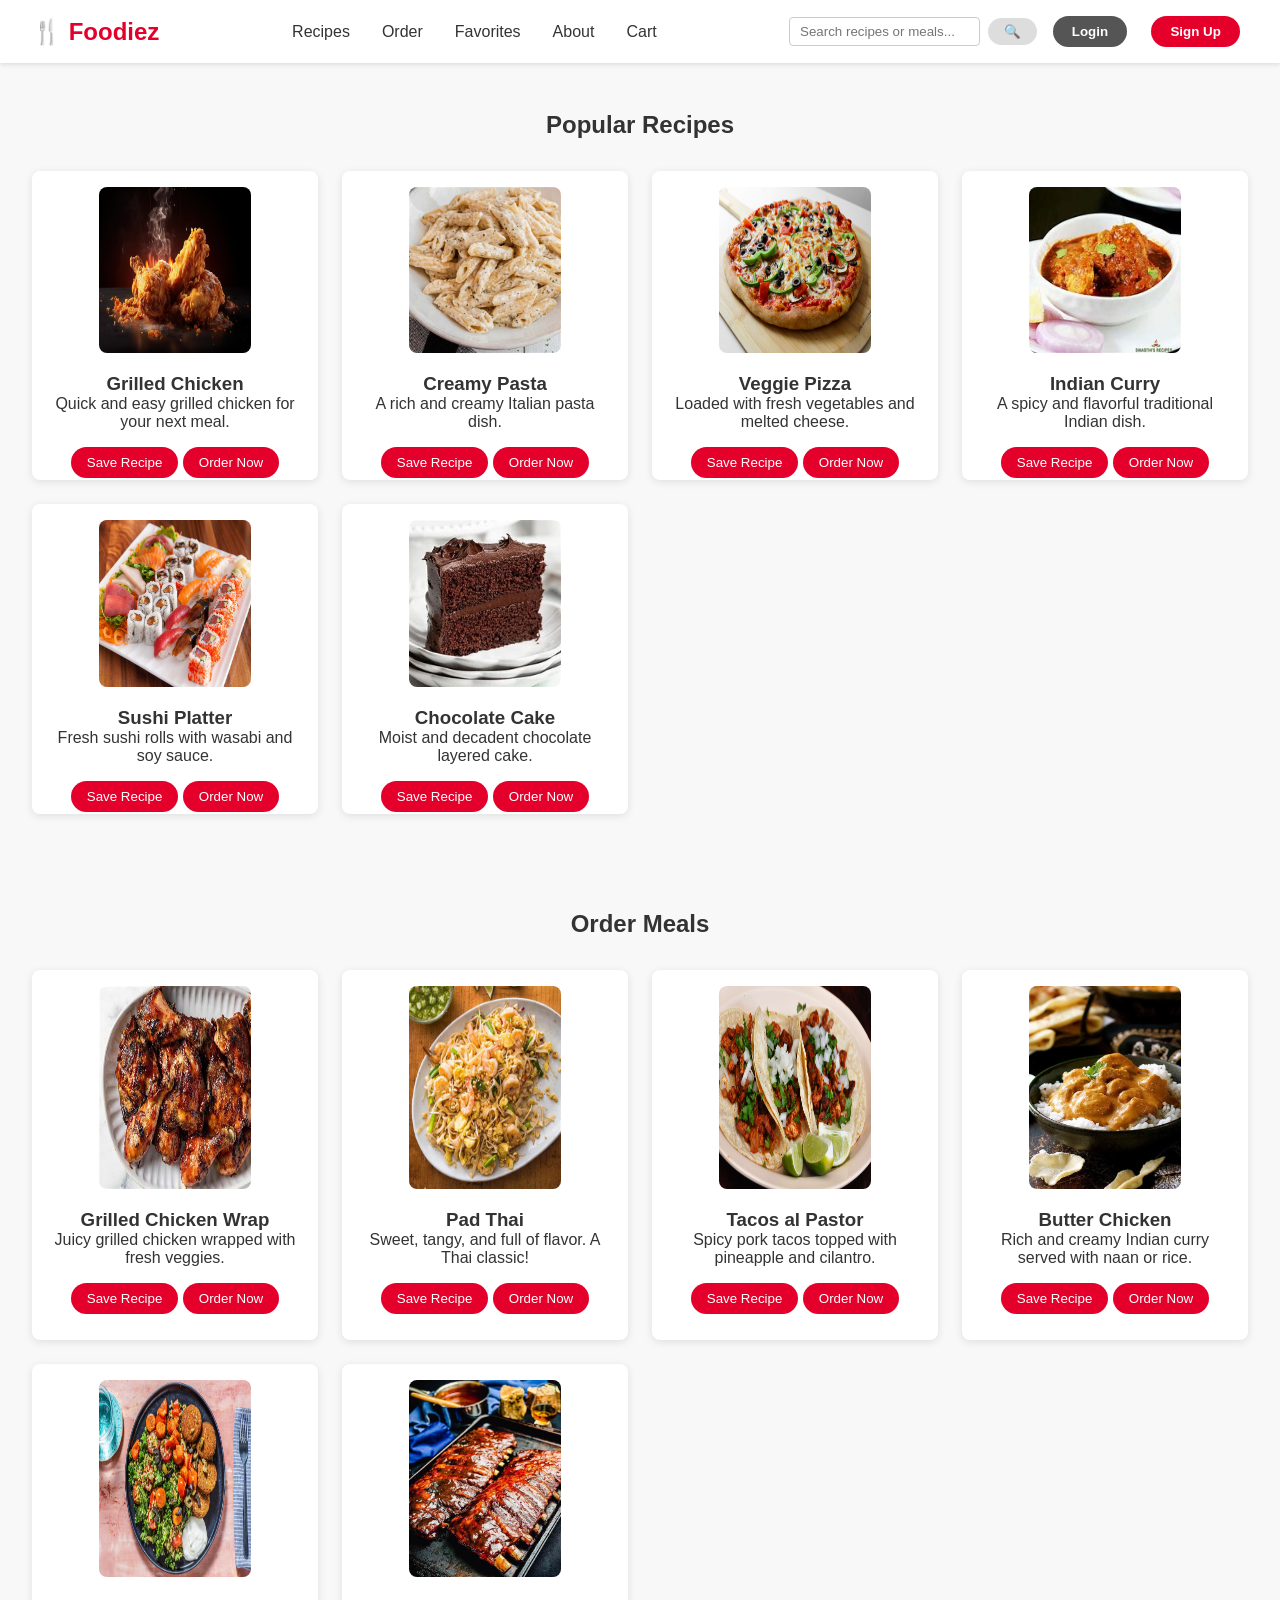
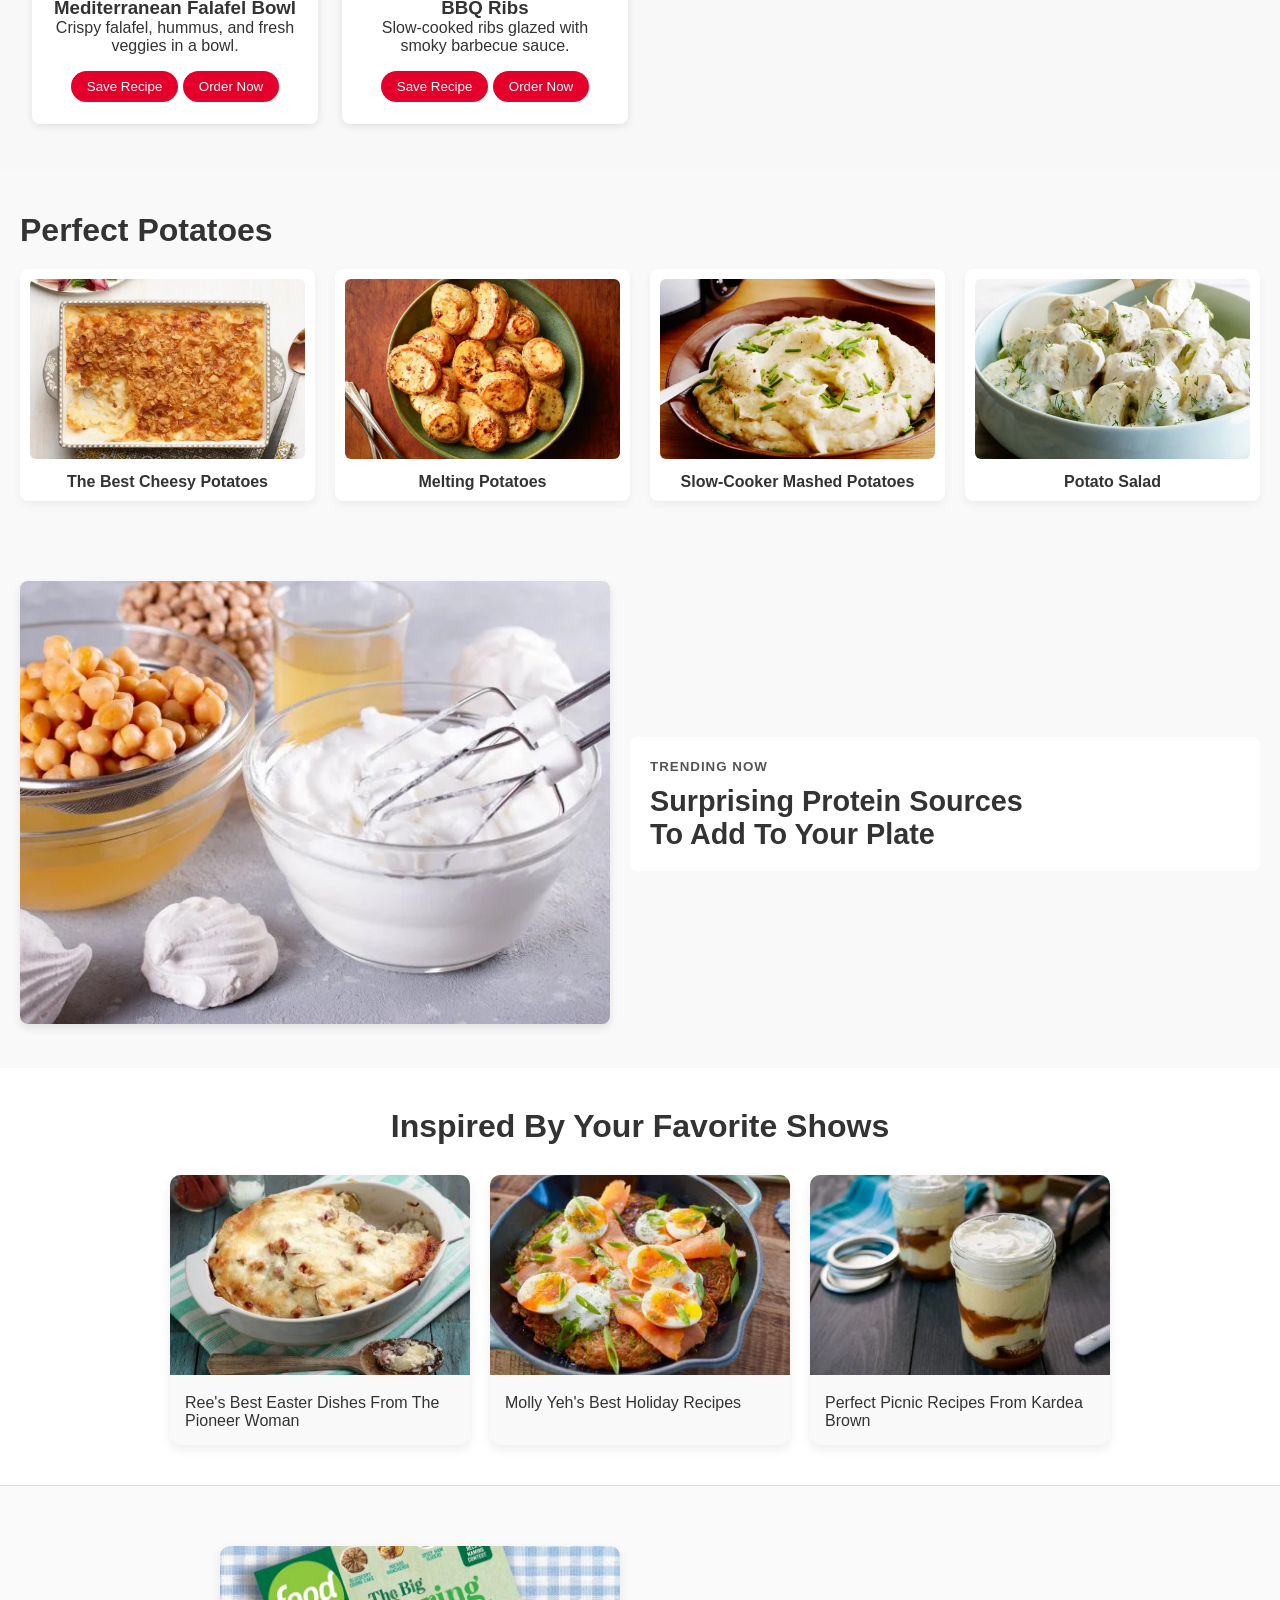
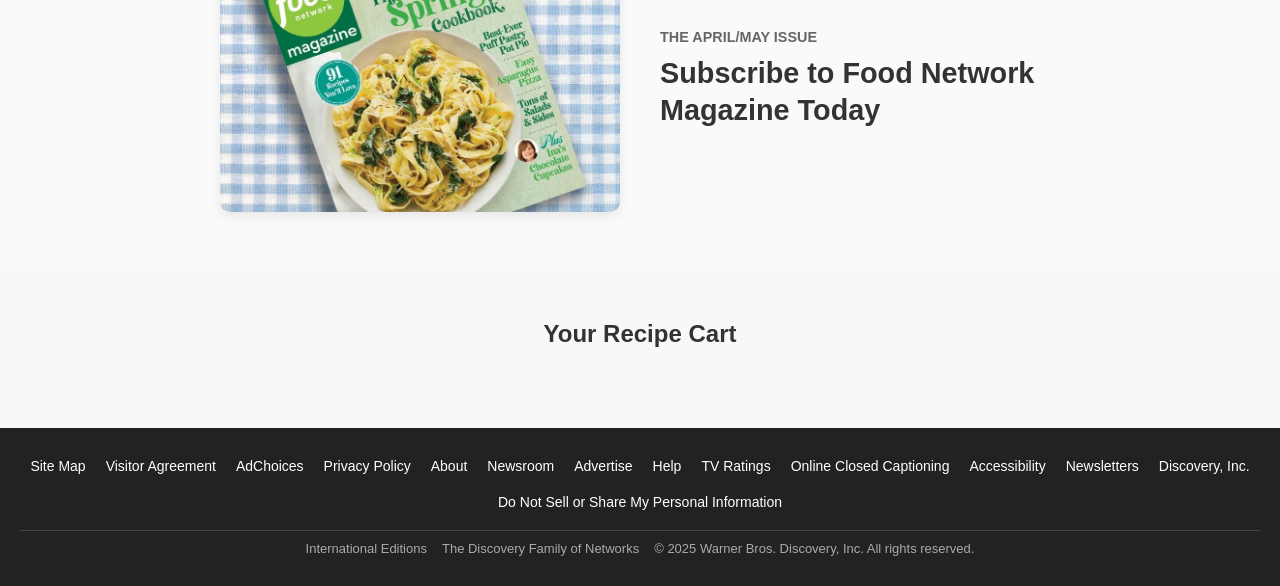
==== commit 6fbf9b0a: "updated" ====
--- a/index.html
+++ b/index.html
@@ -17,7 +17,9 @@
       <a href="#order">Order</a>
       <a href="#favorites">Favorites</a>
       <a href="#about">About</a>
-      <button onclick="addToCart('Ree\'s Best Easter Dishes')">Add to Cart</button>
+      <!-- <button onclick="addToCart('Ree\'s Best Easter Dishes')">Add to Cart</button> -->
+      <a href="#cart"> Cart</a>
+
     </nav>
     <div class="nav-right">
       <input type="text" placeholder="Search recipes or meals..." />
@@ -69,39 +71,132 @@
   <section id="recipes" class="section">
     <h2>Popular Recipes</h2>
     <div class="card-grid">
-      <div class="card">
-        <img src="./images/generative-ai-illustration-fried-chicken-plain-background_479694-15232.avif" alt="Chicken" />
+  
+      <div class="card">
+        <img src="./images/generative-ai-illustration-fried-chicken-plain-background_479694-15232.avif" alt="Grilled Chicken" />
         <h3>Grilled Chicken</h3>
         <p>Quick and easy grilled chicken for your next meal.</p>
-        <button onclick="saveRecipe('Grilled Chicken')">Save Recipe</button>
-      </div>
-      <div class="card">
-        <img src="./images/img29.jfif" alt="Pasta" />
+        <div class="button-group">
+          <button onclick="saveRecipe('Grilled Chicken')">Save Recipe</button>
+          <button onclick="orderRecipe('Grilled Chicken')">Order Now</button>
+        </div>
+      </div>
+  
+      <div class="card">
+        <img src="./images/img29.jfif" alt="Creamy Pasta" />
         <h3>Creamy Pasta</h3>
         <p>A rich and creamy Italian pasta dish.</p>
-        <button onclick="saveRecipe('Creamy Pasta')">Save Recipe</button>
-      </div>
-    </div>
-  </section>
+        <div class="button-group">
+          <button onclick="saveRecipe('Creamy Pasta')">Save Recipe</button>
+          <button onclick="orderRecipe('Creamy Pasta')">Order Now</button>
+        </div>
+      </div>
+  
+      <div class="card">
+        <img src="./images/pizza1.webp" alt="Veggie Pizza" />
+        <h3>Veggie Pizza</h3>
+        <p>Loaded with fresh vegetables and melted cheese.</p>
+        <div class="button-group">
+          <button onclick="saveRecipe('Veggie Pizza')">Save Recipe</button>
+          <button onclick="orderRecipe('Veggie Pizza')">Order Now</button>
+        </div>
+      </div>
+  
+      <div class="card">
+        <img src="./images/specialcurry.jfif" alt="Indian Curry" />
+        <h3>Indian Curry</h3>
+        <p>A spicy and flavorful traditional Indian dish.</p>
+        <div class="button-group">
+          <button onclick="saveRecipe('Indian Curry')">Save Recipe</button>
+          <button onclick="orderRecipe('Indian Curry')">Order Now</button>
+        </div>
+      </div>
+  
+      <div class="card">
+        <img src="./images/sushi1.jfif" alt="Sushi" />
+        <h3>Sushi Platter</h3>
+        <p>Fresh sushi rolls with wasabi and soy sauce.</p>
+        <div class="button-group">
+          <button onclick="saveRecipe('Sushi Platter')">Save Recipe</button>
+          <button onclick="orderRecipe('Sushi Platter')">Order Now</button>
+        </div>
+      </div>
+  
+      <div class="card">
+        <img src="./images/cake.jfif" alt="Chocolate Cake" />
+        <h3>Chocolate Cake</h3>
+        <p>Moist and decadent chocolate layered cake.</p>
+        <div class="button-group">
+          <button onclick="saveRecipe('Chocolate Cake')">Save Recipe</button>
+          <button onclick="orderRecipe('Chocolate Cake')">Order Now</button>
+        </div>
+      </div>
+  
+    </div>
+  </section>
+  
+  
 
   <!-- Order Section -->
   <section id="order" class="section">
     <h2>Order Meals</h2>
     <div class="card-grid">
-      <div class="card">
-        <img src="./images/burger" alt="Burger" />
-        <h3>Cheeseburger Combo</h3>
-        <p>Order now and get it delivered hot and fresh!</p>
-        <button onclick="orderMeal('Cheeseburger Combo')">Order Now</button>
-      </div>
-      <div class="card">
-        <img src="./images/sushi" alt="Sushi" />
-        <h3>Fresh Sushi Platter</h3>
-        <p>Fresh, authentic, and delivered to your door.</p>
-        <button onclick="orderMeal('Fresh Sushi Platter')">Order Now</button>
-      </div>
-    </div>
-  </section>
+      <!-- Grilled Chicken Wrap -->
+      <div class="card">
+        <img src="./images/grilled.jfif" alt="Grilled chicken wrap with veggies" />
+        <h3>Grilled Chicken Wrap</h3>
+        <p>Juicy grilled chicken wrapped with fresh veggies.</p>
+        <button onclick="saveRecipe('Grilled Chicken Wrap')">Save Recipe</button>
+        <button onclick="orderMeal('Grilled Chicken Wrap')">Order Now</button>
+      </div>
+  
+      <!-- Pad Thai -->
+      <div class="card">
+        <img src="./images/pad_thai.jfif" alt="Authentic Thai stir-fried noodles" />
+        <h3>Pad Thai</h3>
+        <p>Sweet, tangy, and full of flavor. A Thai classic!</p>
+        <button onclick="saveRecipe('Pad Thai')">Save Recipe</button>
+        <button onclick="orderMeal('Pad Thai')">Order Now</button>
+      </div>
+  
+      <!-- Tacos al Pastor -->
+      <div class="card">
+        <img src="./images/Tacos-al-pastor-2.jpg" alt="Tacos al pastor with pineapple and onions" />
+        <h3>Tacos al Pastor</h3>
+        <p>Spicy pork tacos topped with pineapple and cilantro.</p>
+        <button onclick="saveRecipe('Tacos al Pastor')">Save Recipe</button>
+        <button onclick="orderMeal('Tacos al Pastor')">Order Now</button>
+      </div>
+  
+      <!-- Butter Chicken -->
+      <div class="card">
+        <img src="./images/butter_chicken.jfif" alt="Creamy butter chicken with naan" />
+        <h3>Butter Chicken</h3>
+        <p>Rich and creamy Indian curry served with naan or rice.</p>
+        <button onclick="saveRecipe('Butter Chicken')">Save Recipe</button>
+        <button onclick="orderMeal('Butter Chicken')">Order Now</button>
+      </div>
+  
+      <!-- Mediterranean Falafel Bowl -->
+      <div class="card">
+        <img src="./images/bol-de-falafels-a-la-mediterraneenne.jpg" alt="Falafel bowl with hummus and tabbouleh" />
+        <h3>Mediterranean Falafel Bowl</h3>
+        <p>Crispy falafel, hummus, and fresh veggies in a bowl.</p>
+        <button onclick="saveRecipe('Mediterranean Falafel Bowl')">Save Recipe</button>
+        <button onclick="orderMeal('Mediterranean Falafel Bowl')">Order Now</button>
+      </div>
+  
+      <!-- BBQ Ribs -->
+      <div class="card">
+        <img src="./images/bbq_ribs.jfif" alt="BBQ ribs with smoky sauce" />
+        <h3>BBQ Ribs</h3>
+        <p>Slow-cooked ribs glazed with smoky barbecue sauce.</p>
+        <button onclick="saveRecipe('BBQ Ribs')">Save Recipe</button>
+        <button onclick="orderMeal('BBQ Ribs')">Order Now</button>
+      </div>
+    </div>
+  </section>
+  
 
   <section class="recipe-section">
     <h2>Perfect Potatoes</h2>
@@ -168,6 +263,13 @@
       </div>
     </div>
   </section>
+
+<!-- its an cart -->
+  <section id="cart" class="section">
+    <h2>Your Recipe Cart</h2>
+    <ul id="cartList"></ul>
+  </section>
+  
 
   <footer class="site-footer">
     <div class="footer-links">
--- a/index.css
+++ b/index.css
@@ -481,6 +481,13 @@
     padding-top: 10px;
   }
   
+  html {
+    scroll-behavior: smooth;
+  }
+  
+  
+
+
   
   
   
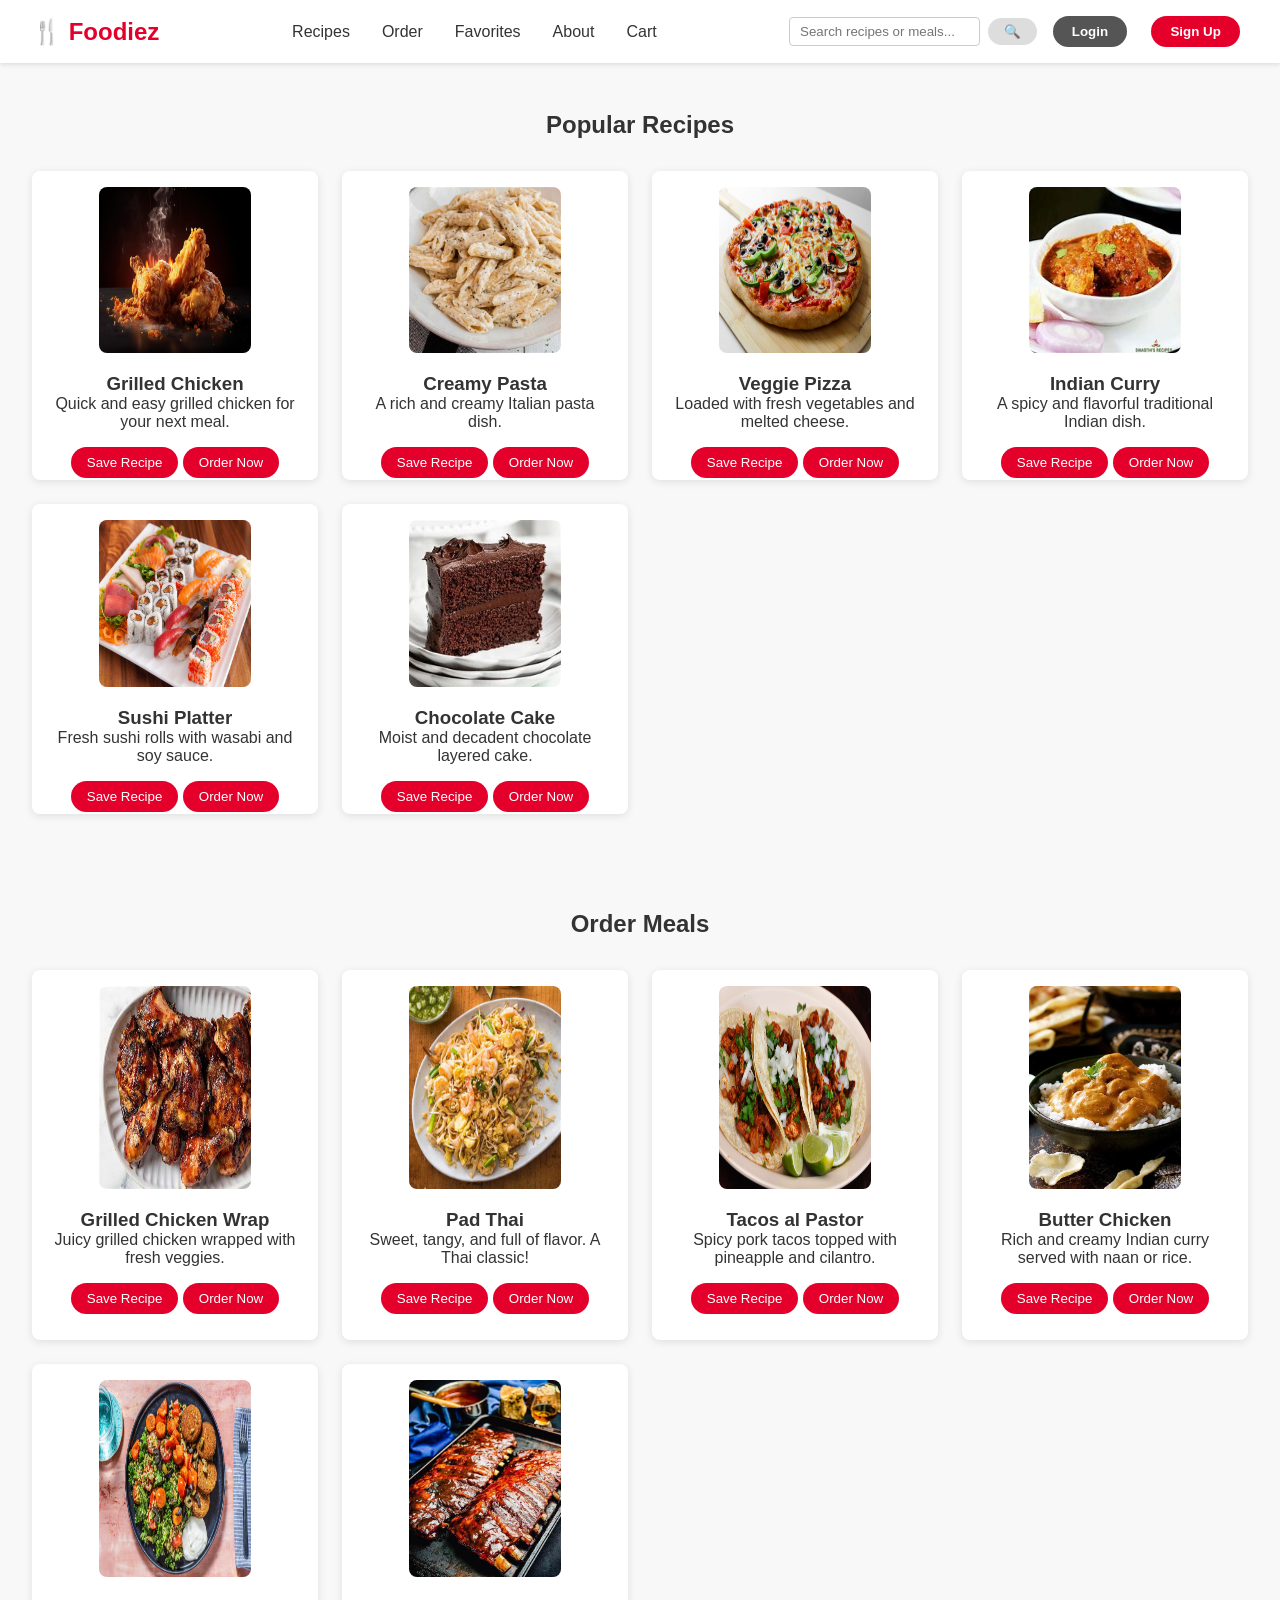
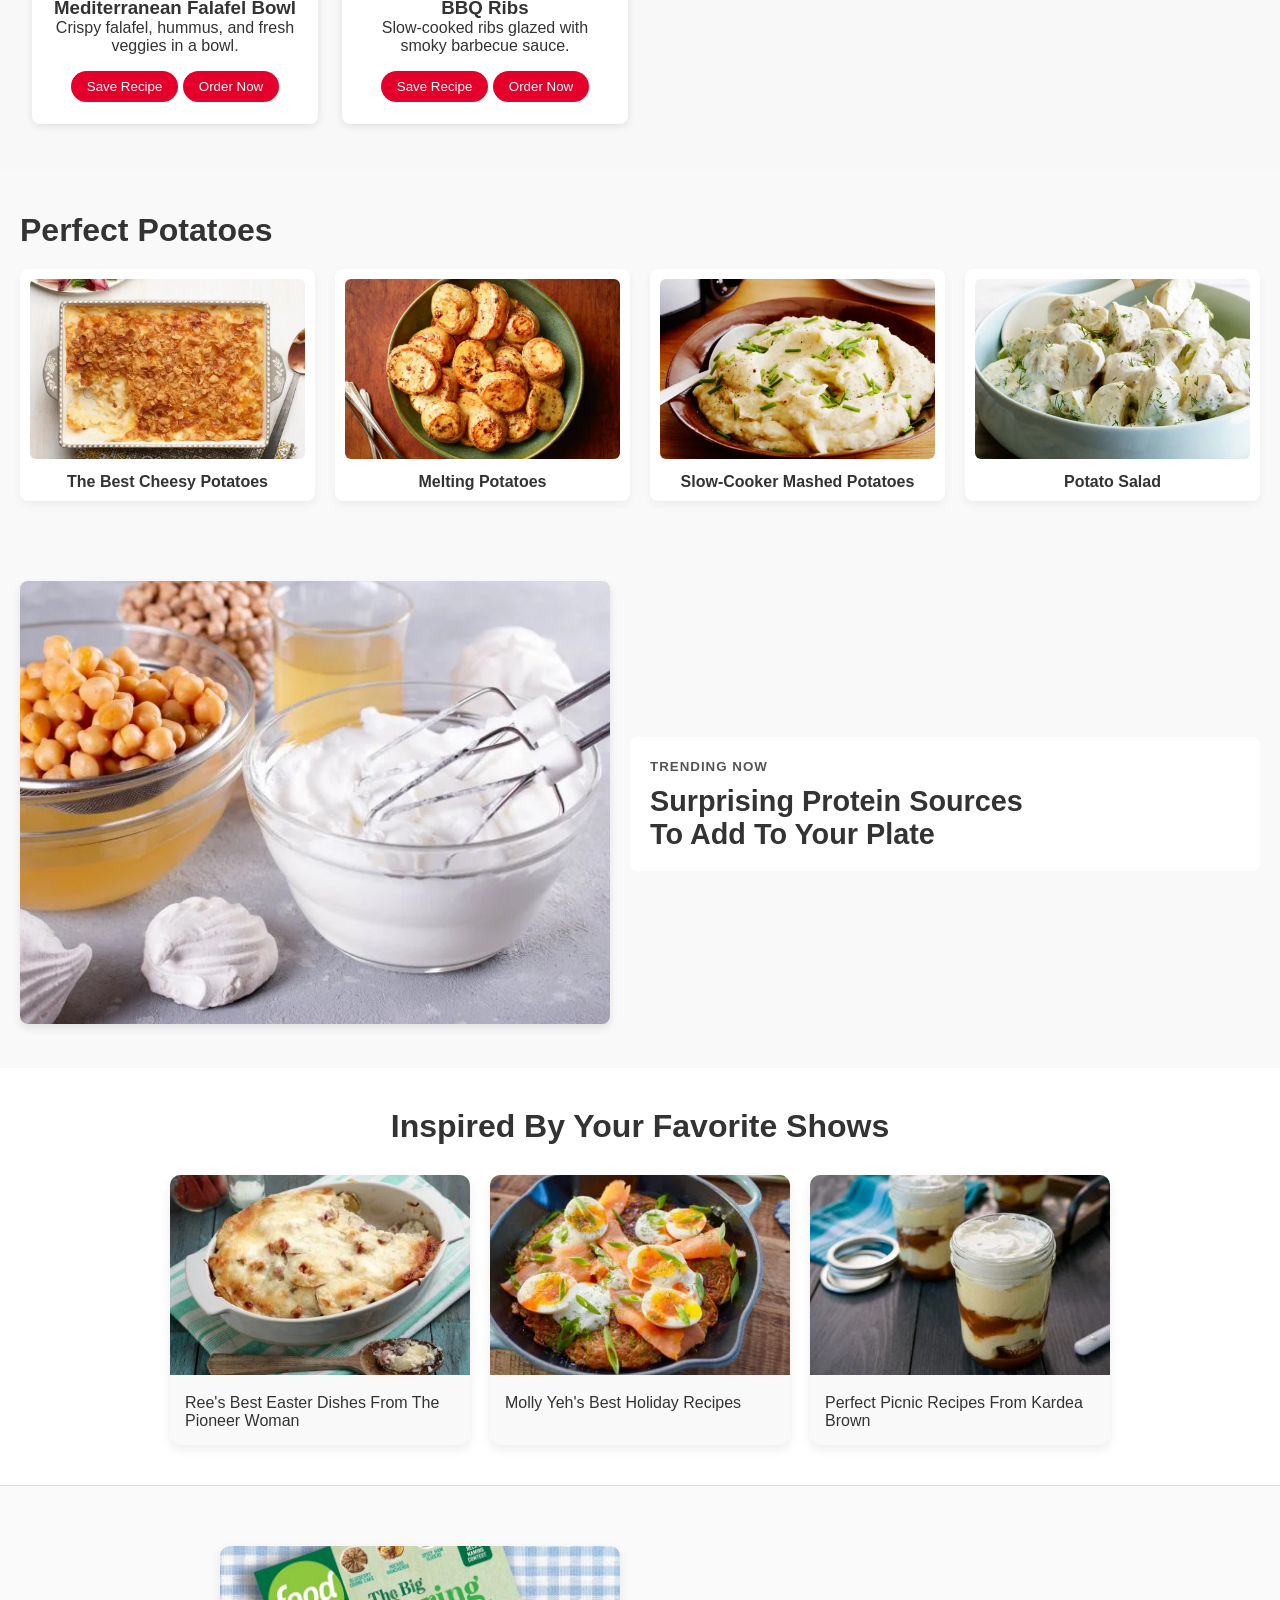
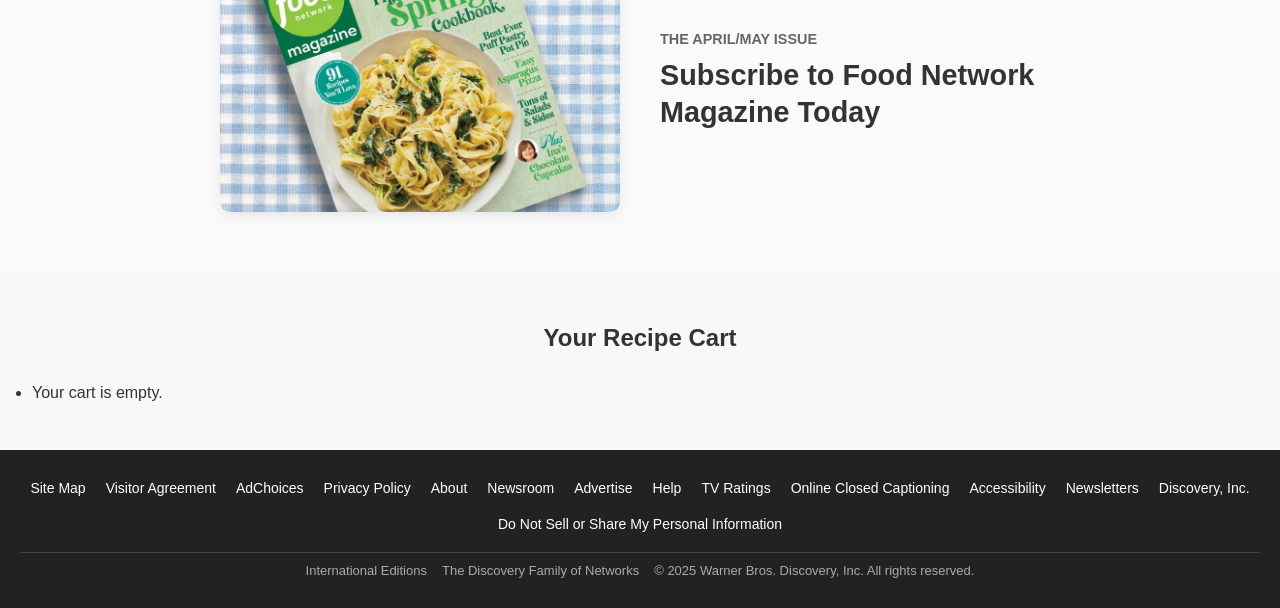
==== commit 12a1a463: "updated" ====
--- a/index.html
+++ b/index.html
@@ -73,7 +73,11 @@
     <div class="card-grid">
   
       <div class="card">
-        <img src="./images/generative-ai-illustration-fried-chicken-plain-background_479694-15232.avif" alt="Grilled Chicken" />
+        <a href="one.html">
+          <img src="./images/generative-ai-illustration-fried-chicken-plain-background_479694-15232.avif" alt="Delicious Recipe" style="cursor: pointer;" />
+        </a>
+        
+        <!-- <img src="./images/generative-ai-illustration-fried-chicken-plain-background_479694-15232.avif" alt="Delicious Recipe" onclick="navigateToRecipe()" style="cursor: pointer;" /> -->
         <h3>Grilled Chicken</h3>
         <p>Quick and easy grilled chicken for your next meal.</p>
         <div class="button-group">
@@ -83,7 +87,10 @@
       </div>
   
       <div class="card">
-        <img src="./images/img29.jfif" alt="Creamy Pasta" />
+        <a href="one.html">
+          <img src="./images/img29.jfif "Delicious Recipe" style="cursor: pointer;" />
+        </a>
+        <!-- <img src="./images/img29.jfif" alt="Creamy Pasta" /> -->
         <h3>Creamy Pasta</h3>
         <p>A rich and creamy Italian pasta dish.</p>
         <div class="button-group">
@@ -93,7 +100,10 @@
       </div>
   
       <div class="card">
-        <img src="./images/pizza1.webp" alt="Veggie Pizza" />
+        <a href="one.html">
+          <img src="./images/pizza1.webp "Delicious Recipe" style="cursor: pointer;" />
+        </a>
+        <!-- <img src="./images/pizza1.webp" alt="Veggie Pizza" /> -->
         <h3>Veggie Pizza</h3>
         <p>Loaded with fresh vegetables and melted cheese.</p>
         <div class="button-group">
@@ -103,7 +113,10 @@
       </div>
   
       <div class="card">
-        <img src="./images/specialcurry.jfif" alt="Indian Curry" />
+        <a href="one.html">
+          <img src="./images/specialcurry.jfif "Delicious Recipe" style="cursor: pointer;" />
+        </a>
+        <!-- <img src="./images/specialcurry.jfif" alt="Indian Curry" /> -->
         <h3>Indian Curry</h3>
         <p>A spicy and flavorful traditional Indian dish.</p>
         <div class="button-group">
@@ -113,7 +126,10 @@
       </div>
   
       <div class="card">
-        <img src="./images/sushi1.jfif" alt="Sushi" />
+        <a href="one.html">
+          <img src="./images/sushi1.jfif"Delicious Recipe" style="cursor: pointer;" />
+        </a>
+        <!-- <img src="./images/sushi1.jfif" alt="Sushi" /> -->
         <h3>Sushi Platter</h3>
         <p>Fresh sushi rolls with wasabi and soy sauce.</p>
         <div class="button-group">
@@ -123,7 +139,10 @@
       </div>
   
       <div class="card">
-        <img src="./images/cake.jfif" alt="Chocolate Cake" />
+        <a href="one.html">
+          <img src="./images/cake.jfif"Delicious Recipe" style="cursor: pointer;" />
+        </a>
+        <!-- <img src="./images/cake.jfif" alt="Chocolate Cake" /> -->
         <h3>Chocolate Cake</h3>
         <p>Moist and decadent chocolate layered cake.</p>
         <div class="button-group">
@@ -143,7 +162,10 @@
     <div class="card-grid">
       <!-- Grilled Chicken Wrap -->
       <div class="card">
-        <img src="./images/grilled.jfif" alt="Grilled chicken wrap with veggies" />
+        <a href="one.html">
+          <img src="./images/grilled.jfif "Delicious Recipe" style="cursor: pointer;" />
+        </a>
+        <!-- <img src="./images/grilled.jfif" alt="Grilled chicken wrap with veggies" /> -->
         <h3>Grilled Chicken Wrap</h3>
         <p>Juicy grilled chicken wrapped with fresh veggies.</p>
         <button onclick="saveRecipe('Grilled Chicken Wrap')">Save Recipe</button>
@@ -152,7 +174,10 @@
   
       <!-- Pad Thai -->
       <div class="card">
-        <img src="./images/pad_thai.jfif" alt="Authentic Thai stir-fried noodles" />
+        <a href="one.html">
+          <img src="./images/pad_thai.jfif"Delicious Recipe" style="cursor: pointer;" />
+        </a>
+        <!-- <img src="./images/pad_thai.jfif" alt="Authentic Thai stir-fried noodles" /> -->
         <h3>Pad Thai</h3>
         <p>Sweet, tangy, and full of flavor. A Thai classic!</p>
         <button onclick="saveRecipe('Pad Thai')">Save Recipe</button>
@@ -161,7 +186,10 @@
   
       <!-- Tacos al Pastor -->
       <div class="card">
-        <img src="./images/Tacos-al-pastor-2.jpg" alt="Tacos al pastor with pineapple and onions" />
+        <a href="one.html">
+          <img src="./images/Tacos-al-pastor-2.jpg "Delicious Recipe" style="cursor: pointer;" />
+        </a>
+        <!-- <img src="./images/Tacos-al-pastor-2.jpg" alt="Tacos al pastor with pineapple and onions" /> -->
         <h3>Tacos al Pastor</h3>
         <p>Spicy pork tacos topped with pineapple and cilantro.</p>
         <button onclick="saveRecipe('Tacos al Pastor')">Save Recipe</button>
@@ -170,7 +198,10 @@
   
       <!-- Butter Chicken -->
       <div class="card">
-        <img src="./images/butter_chicken.jfif" alt="Creamy butter chicken with naan" />
+        <a href="one.html">
+          <img src="./images/butter_chicken.jfif "Delicious Recipe" style="cursor: pointer;" />
+        </a>
+        <!-- <img src="./images/butter_chicken.jfif" alt="Creamy butter chicken with naan" /> -->
         <h3>Butter Chicken</h3>
         <p>Rich and creamy Indian curry served with naan or rice.</p>
         <button onclick="saveRecipe('Butter Chicken')">Save Recipe</button>
@@ -179,7 +210,10 @@
   
       <!-- Mediterranean Falafel Bowl -->
       <div class="card">
-        <img src="./images/bol-de-falafels-a-la-mediterraneenne.jpg" alt="Falafel bowl with hummus and tabbouleh" />
+        <a href="one.html">
+          <img src="./images/bol-de-falafels-a-la-mediterraneenne.jpg "Delicious Recipe" style="cursor: pointer;" />
+        </a>
+        <!-- <img src="./images/bol-de-falafels-a-la-mediterraneenne.jpg" alt="Falafel bowl with hummus and tabbouleh" /> -->
         <h3>Mediterranean Falafel Bowl</h3>
         <p>Crispy falafel, hummus, and fresh veggies in a bowl.</p>
         <button onclick="saveRecipe('Mediterranean Falafel Bowl')">Save Recipe</button>
@@ -188,7 +222,10 @@
   
       <!-- BBQ Ribs -->
       <div class="card">
-        <img src="./images/bbq_ribs.jfif" alt="BBQ ribs with smoky sauce" />
+        <a href="one.html">
+          <img src="./images/bbq_ribs.jfif"Delicious Recipe" style="cursor: pointer;" />
+        </a>
+        <!-- <img src="./images/bbq_ribs.jfif" alt="BBQ ribs with smoky sauce" /> -->
         <h3>BBQ Ribs</h3>
         <p>Slow-cooked ribs glazed with smoky barbecue sauce.</p>
         <button onclick="saveRecipe('BBQ Ribs')">Save Recipe</button>
@@ -202,19 +239,31 @@
     <h2>Perfect Potatoes</h2>
     <div class="recipe-grid">
       <div class="recipe-card">
-        <img src="./images/img5(1).webp" alt="The Best Cheesy Potatoes">
+        <a href="one.html">
+          <img src="./images/img5(1).webp "Delicious Recipe" style="cursor: pointer;" />
+        </a>
+        <!-- <img src="./images/img5(1).webp" alt="The Best Cheesy Potatoes"> -->
         <p>The Best Cheesy Potatoes</p>
       </div>
       <div class="recipe-card">
-        <img src="./images/img6(1).webp" alt="Melting Potatoes">
+        <a href="one.html">
+          <img src="./images/img6(1).webp"Delicious Recipe" style="cursor: pointer;" />
+        </a>
+        <!-- <img src="./images/img6(1).webp" alt="Melting Potatoes"> -->
         <p>Melting Potatoes</p>
       </div>
       <div class="recipe-card">
-        <img src="./images/img7(1).webp" alt="Slow-Cooker Mashed Potatoes">
+        <a href="one.html">
+          <img src="./images/img7(1).webp"Delicious Recipe" style="cursor: pointer;" />
+        </a>
+        <!-- <img src="./images/img7(1).webp" alt="Slow-Cooker Mashed Potatoes"> -->
         <p>Slow-Cooker Mashed Potatoes</p>
       </div>
       <div class="recipe-card">
-        <img src="./images/img8(1).webp" alt="Potato Salad">
+        <a href="one.html">
+          <img src="./images/img8(1).webp"Delicious Recipe" style="cursor: pointer;" />
+        </a>
+        <!-- <img src="./images/img8(1).webp" alt="Potato Salad"> -->
         <p>Potato Salad</p>
       </div>
     </div>
@@ -224,7 +273,10 @@
   <section class="trending-section">
     <div class="trending-container">
       <div class="trending-img">
-        <img src="./images/img13.webp" alt="Trending Soup Dish">
+        <a href="one.html">
+          <img src="./images/img13.webp"Delicious Recipe" style="cursor: pointer;" />
+        </a>
+        <!-- <img src="./images/img13.webp" alt="Trending Soup Dish"> -->
       </div>
       <div class="trending-content">
         <small>TRENDING NOW</small>
@@ -238,15 +290,24 @@
     <h2>Inspired By Your Favorite Shows</h2>
     <div class="tv-cards">
       <div class="tv-card">
-        <img src="./images/img30.webp" alt="Ree's Best Easter Dishes">
+        <a href="one.html">
+          <img src="./images/img30.webp"Delicious Recipe" style="cursor: pointer;" />
+        </a>
+        <!-- <img src="./images/img30.webp" alt="Ree's Best Easter Dishes"> -->
         <p>Ree's Best Easter Dishes From The Pioneer Woman</p>
       </div>
       <div class="tv-card">
-        <img src="./images/img31.webp" alt="Molly Yeh's Best Holiday Recipes">
+        <a href="one.html">
+          <img src="./images/img31.webp"Delicious Recipe" style="cursor: pointer;" />
+        </a>
+        <!-- <img src="./images/img31.webp" alt="Molly Yeh's Best Holiday Recipes"> -->
         <p>Molly Yeh's Best Holiday Recipes</p>
       </div>
       <div class="tv-card">
-        <img src="./images/img32.webp" alt="Perfect Picnic Recipes From Kardea">
+        <a href="one.html">
+          <img src="./images/img32.webp"Delicious Recipe" style="cursor: pointer;" />
+        </a>
+        <!-- <img src="./images/img32.webp" alt="Perfect Picnic Recipes From Kardea"> -->
         <p>Perfect Picnic Recipes From Kardea Brown</p>
       </div>
     </div>
@@ -256,7 +317,10 @@
 
   <section class="magazine-subscription">
     <div class="magazine-container">
-      <img src="./images/img33.webp" alt="Food Network Magazine Cover">
+      <a href="one.html">
+        <img src="./images/img33.webp "Delicious Recipe" style="cursor: pointer;" />
+      </a>
+      <!-- <img src="./images/img33.webp" alt="Food Network Magazine Cover"> -->
       <div class="magazine-text">
         <h5>The April/May Issue</h5>
         <h2>Subscribe to Food Network Magazine Today</h2>
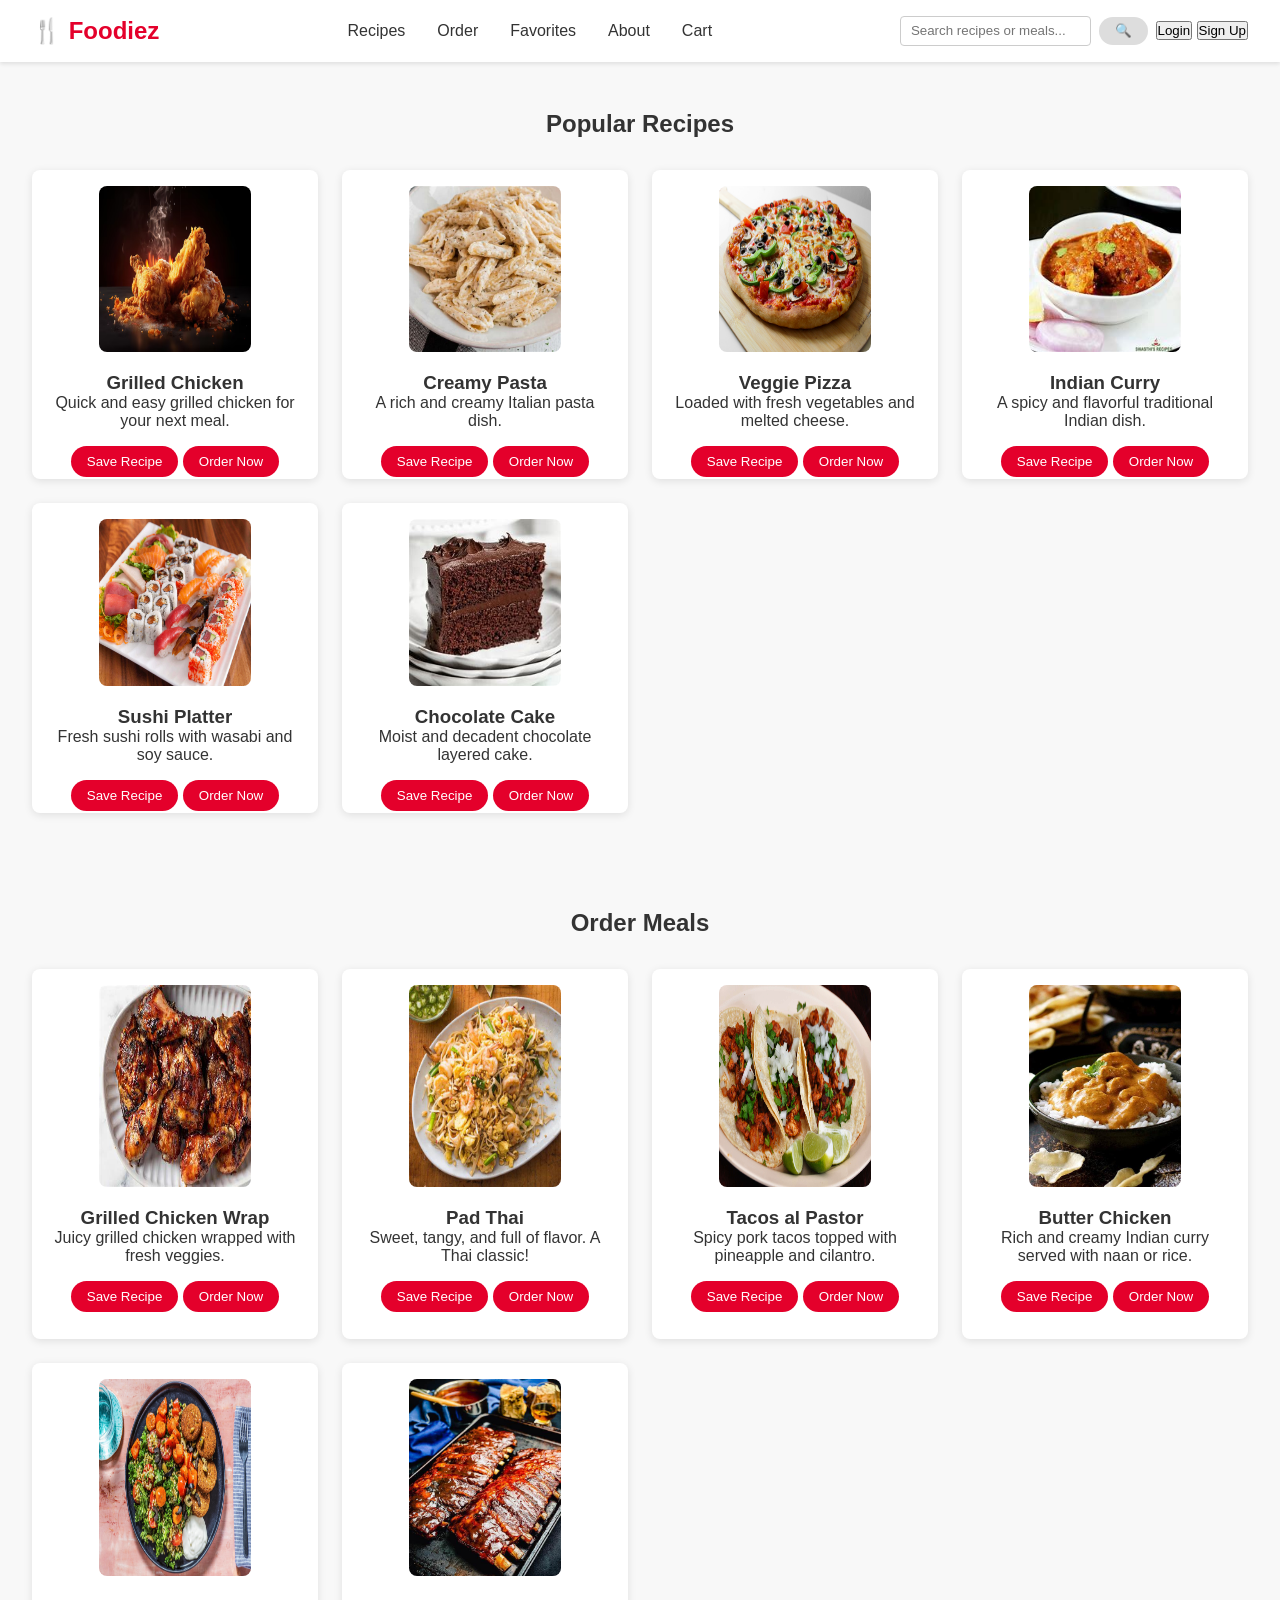
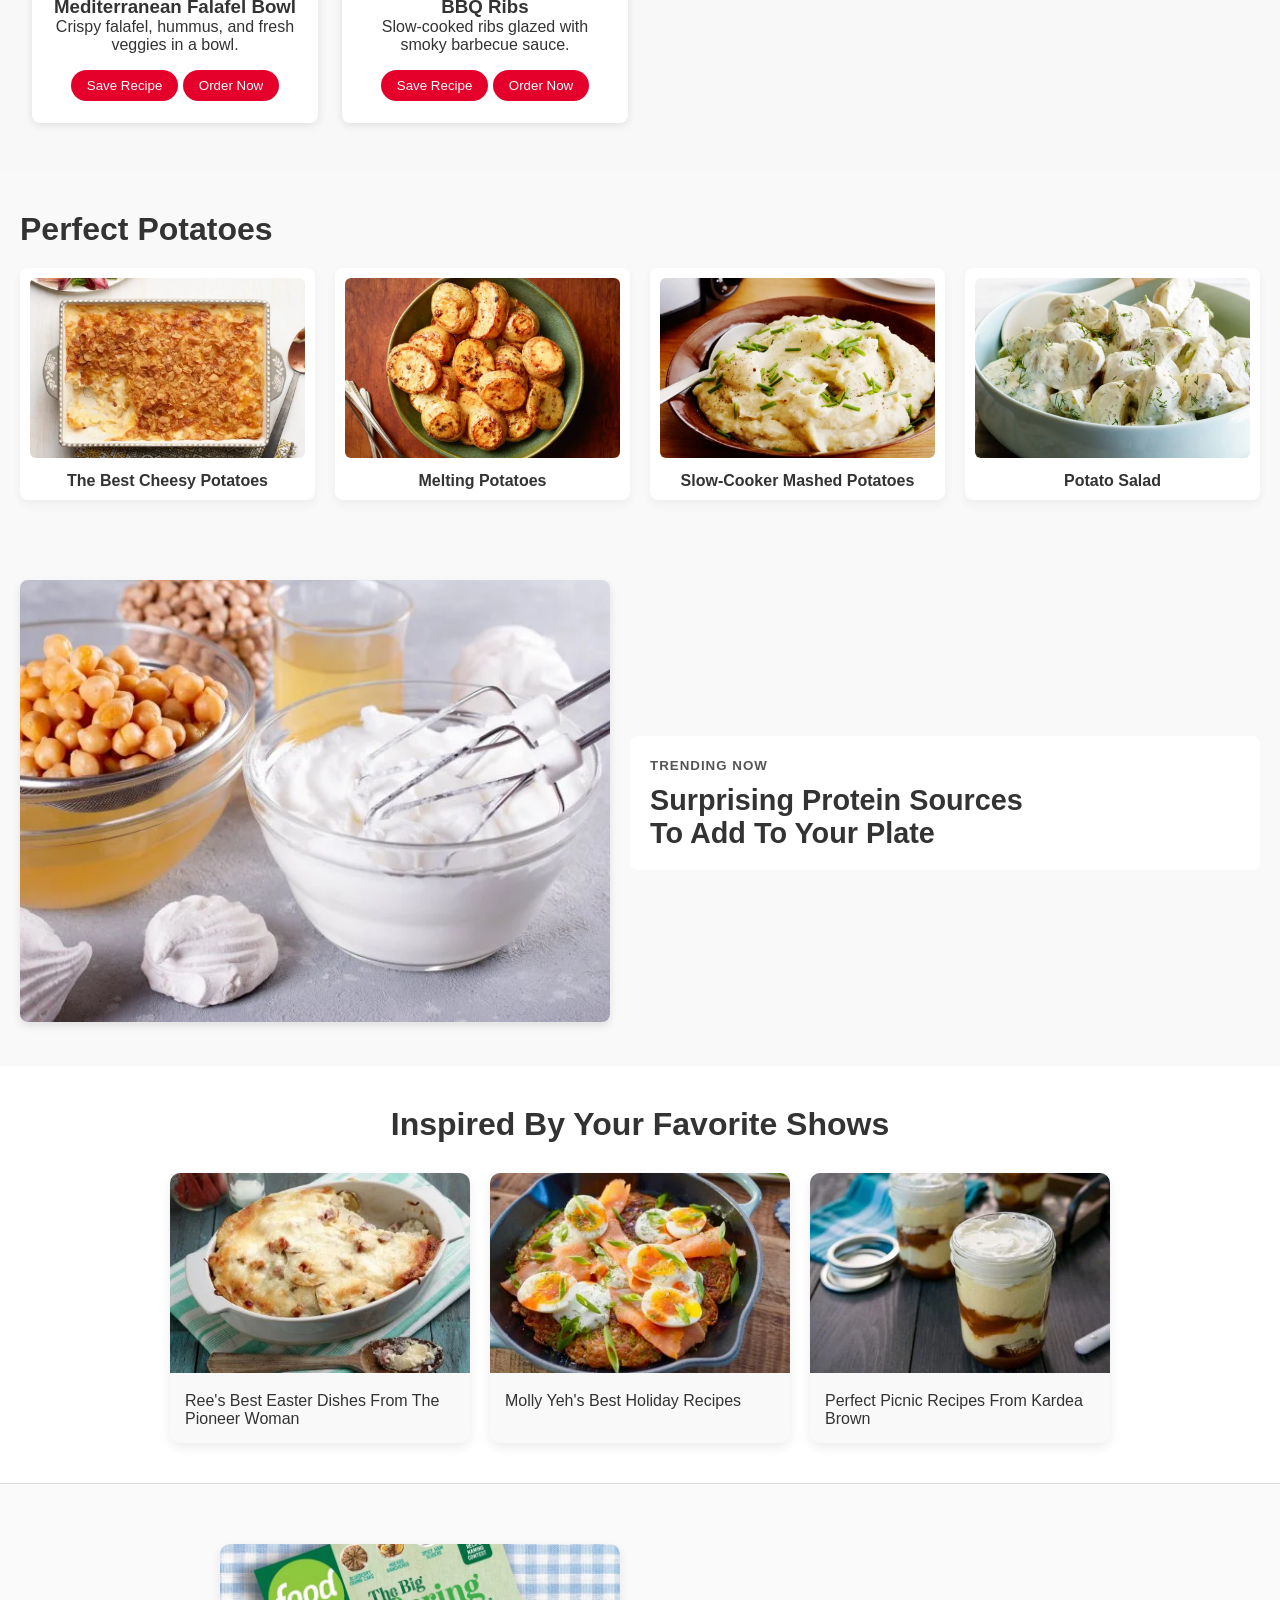
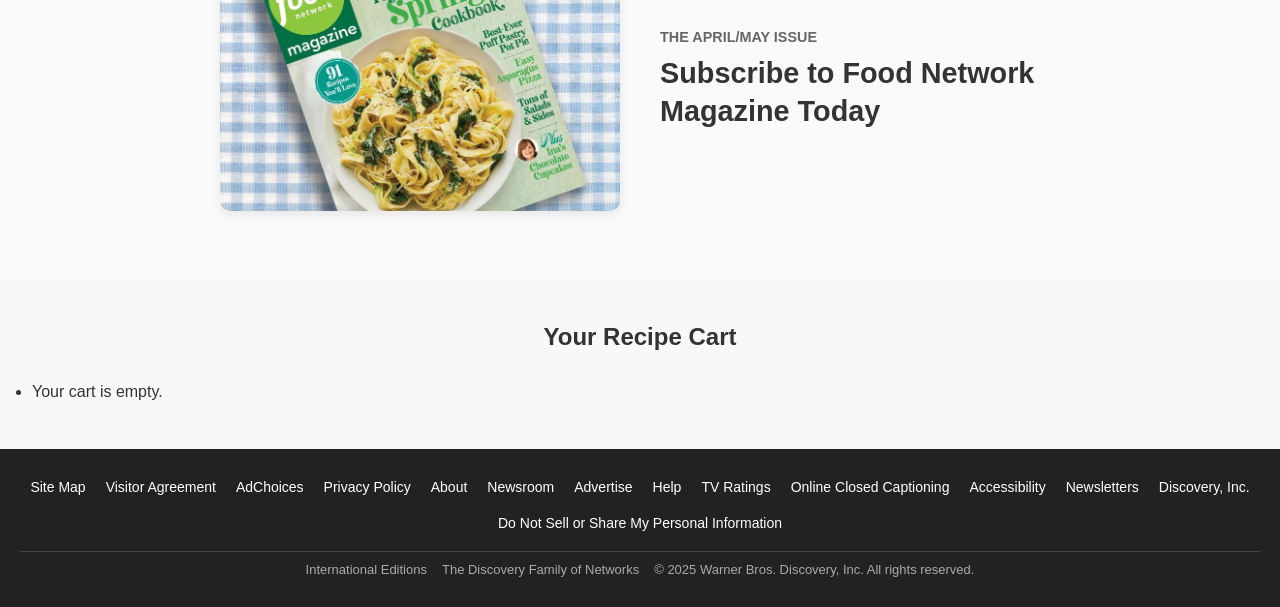
==== commit 93e55c54: "ud" ====
--- a/index.html
+++ b/index.html
@@ -13,20 +13,29 @@
   <header class="navbar">
     <div class="logo">🍴 Foodiez</div>
     <nav class="nav-links">
-      <a href="#recipes">Recipes</a>
+      <a href="https://www.indianhealthyrecipes.com/">Recipes</a>
       <a href="#order">Order</a>
-      <a href="#favorites">Favorites</a>
+      <a href="http://127.0.0.1:3000/one.html">Favorites</a>
       <a href="#about">About</a>
       <!-- <button onclick="addToCart('Ree\'s Best Easter Dishes')">Add to Cart</button> -->
       <a href="#cart"> Cart</a>
 
     </nav>
     <div class="nav-right">
-      <input type="text" placeholder="Search recipes or meals..." />
-      <button class="search-btn">🔍</button>
-      <button class="login-btn" onclick="openModal('login')">Login</button>
-      <button class="signup-btn" onclick="openModal('signup')">Sign Up</button>
-    </div>
+      <!-- <input type="text" placeholder="Search recipes or meals..." />
+      <button class="search-btn">🔍</button> -->
+      <input type="text" id="searchInput" placeholder="Search recipes or meals..." />
+<button class="search-btn" onclick="searchItems()">🔍</button>
+
+      
+      <div id="user-container">
+        <button id="loginButton" onclick="openModal('login')">Login</button>
+        <button id="signupButton" onclick="openModal('signup')">Sign Up</button>
+        <span id="userName" style="display:none;"></span> <!-- Display Name after login -->
+        <button id="logoutButton" onclick="logout()" style="display:none;">Sign Out</button> <!-- Sign Out Button -->
+      </div>
+    </div>
+    
   </header>
 
   
@@ -360,9 +369,14 @@
   </footer>
   
   
-
+  <div id="siteContent" style="display:none;">
+    <!-- Your existing content here, like recipes, cart, etc. -->
+  </div>
+
+
+ 
 
   <script src="index.js"></script>
 </body>
 
-</html>
+</html>
